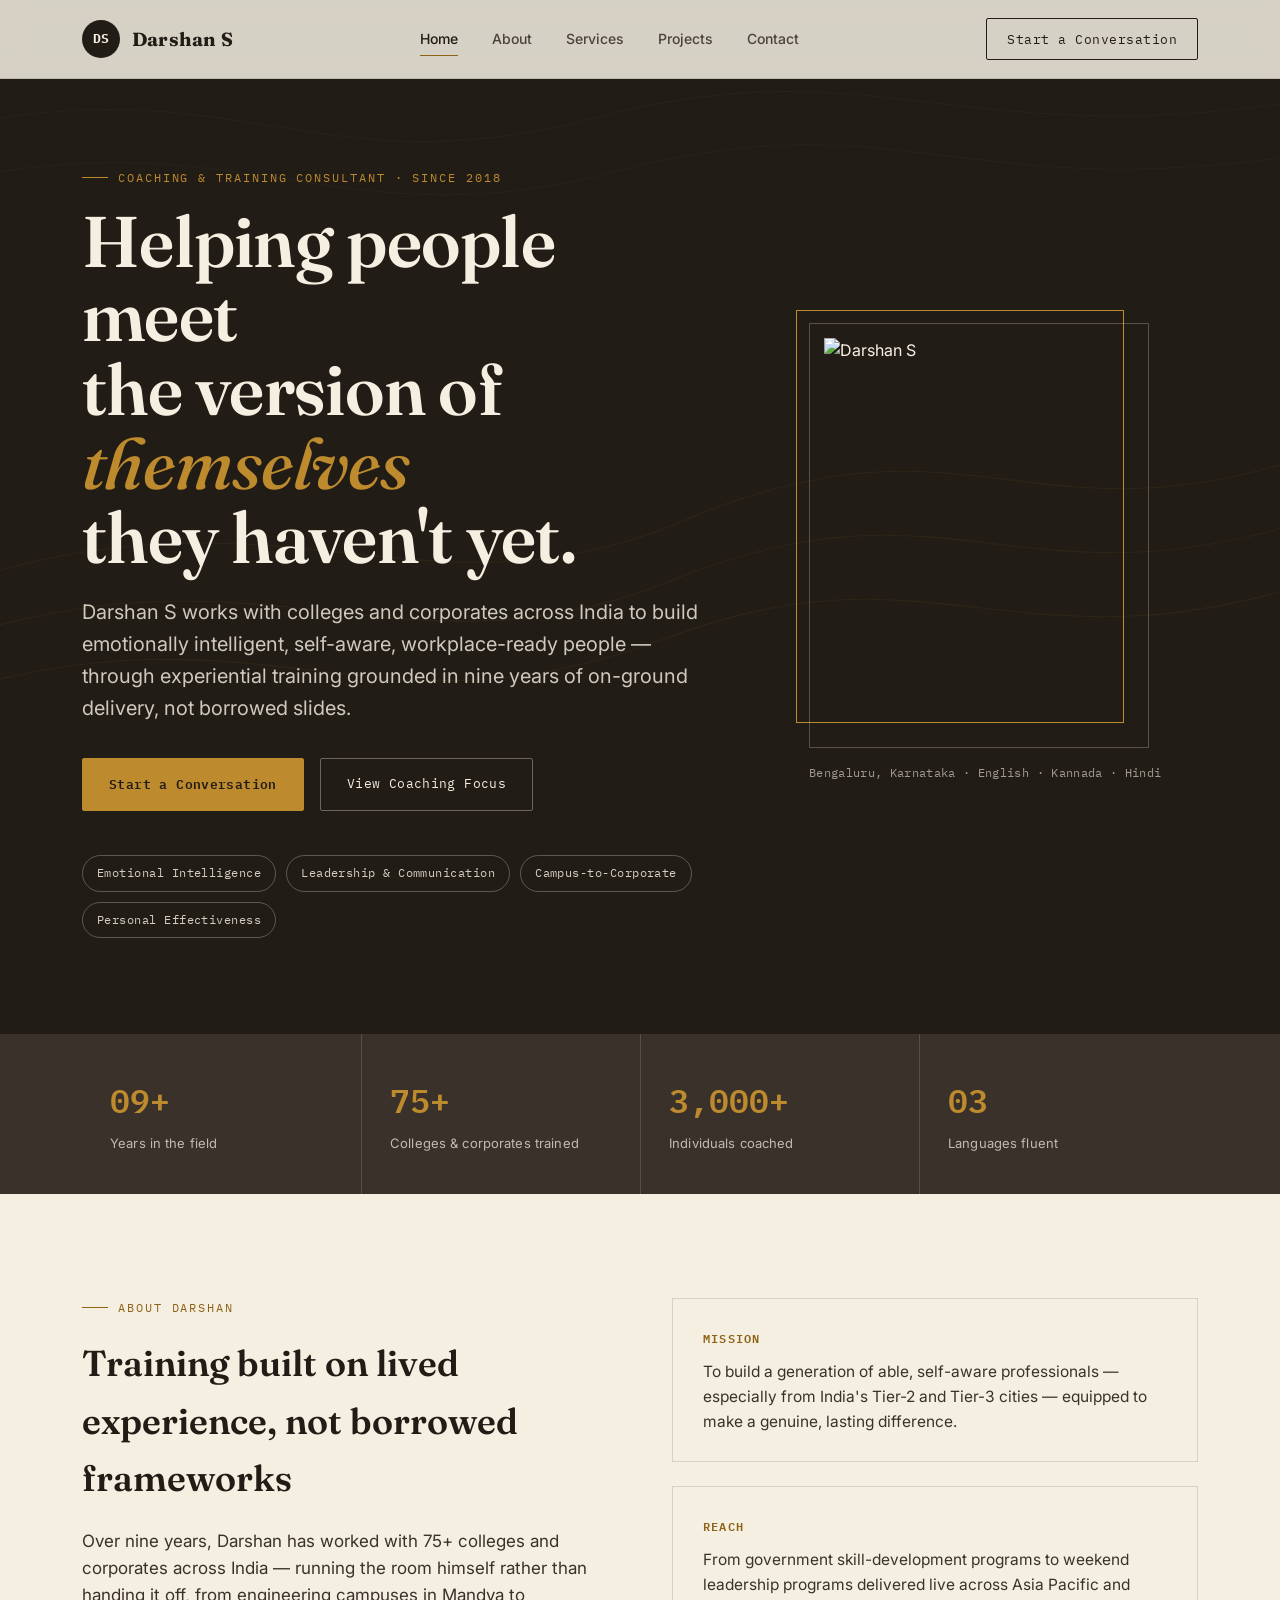
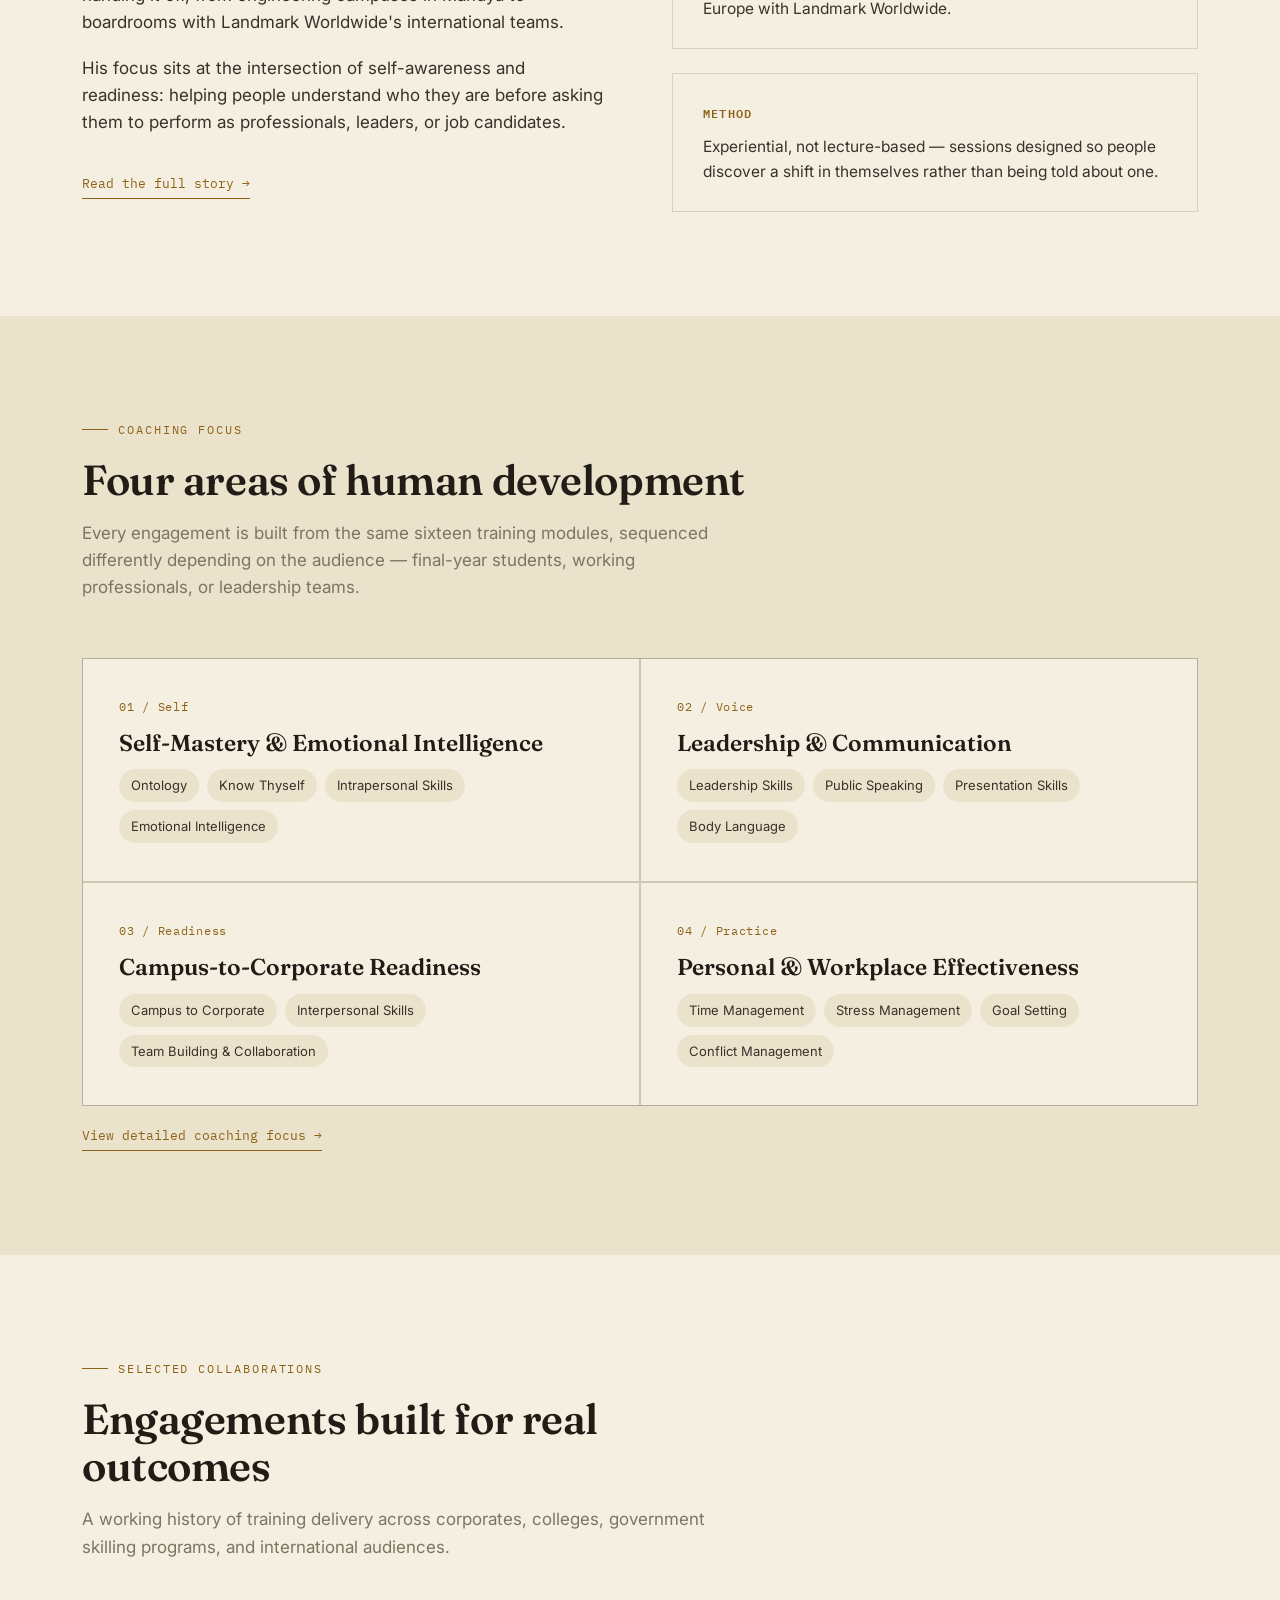
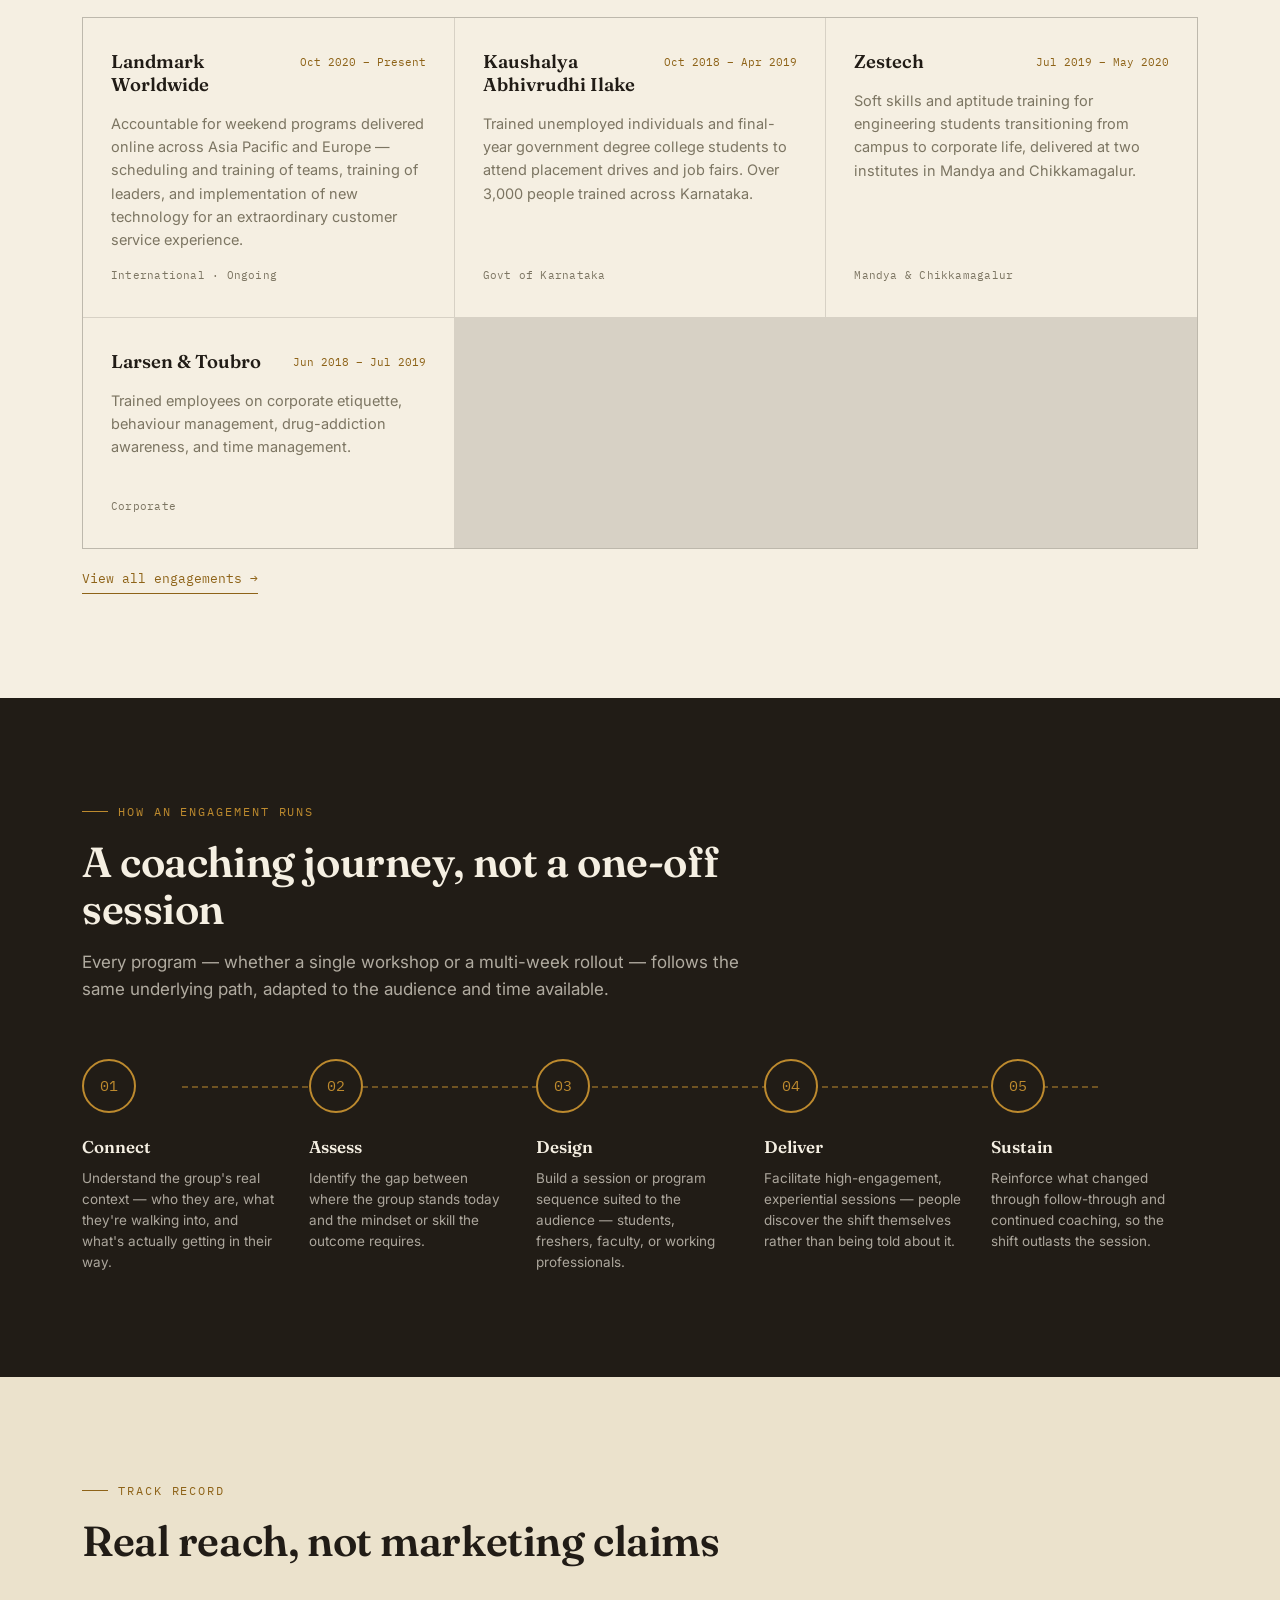
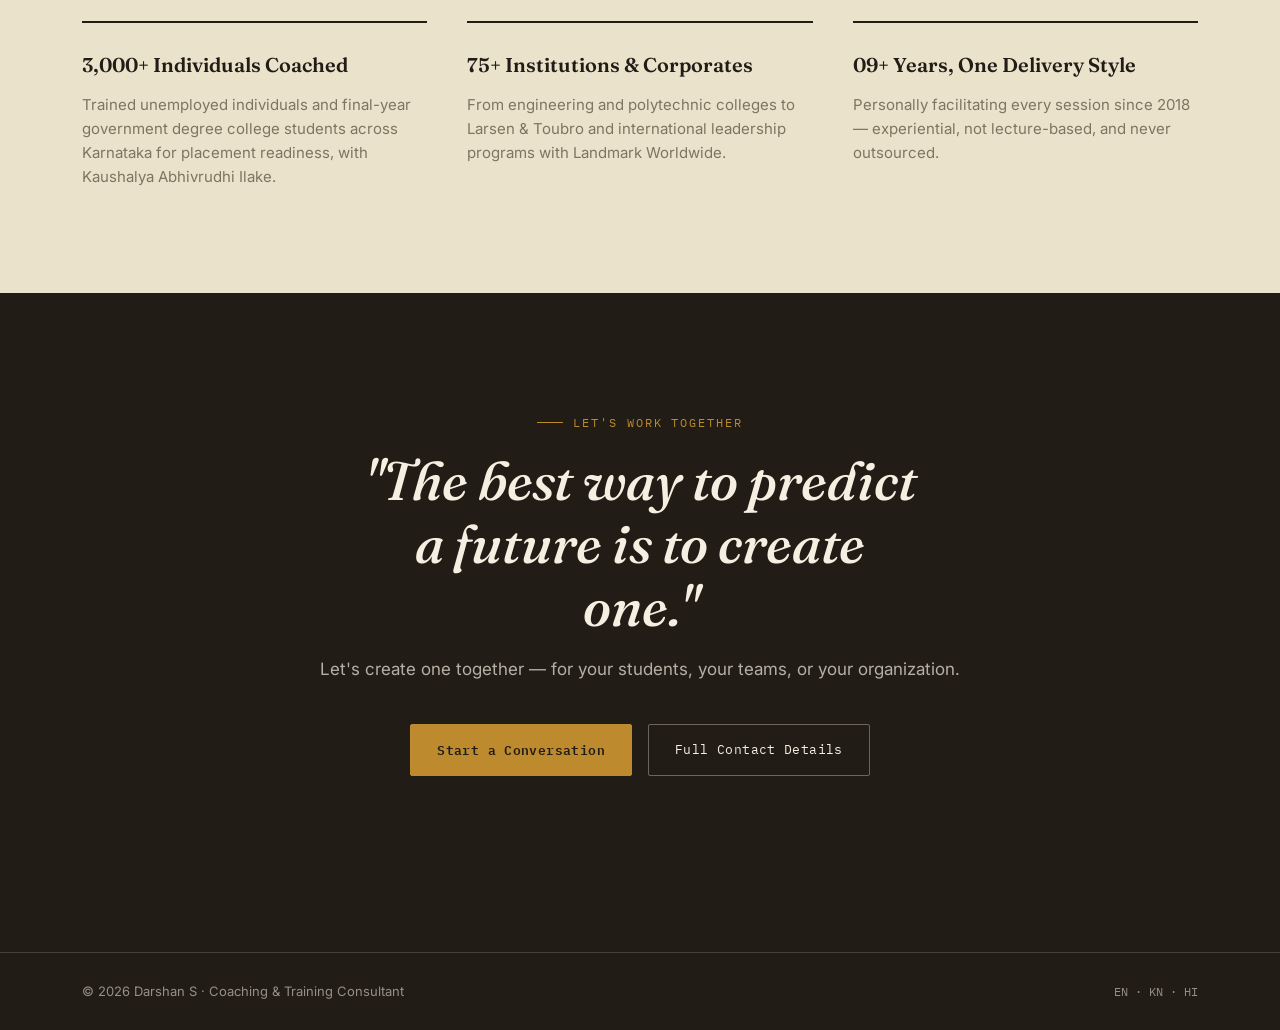
==== index.html @ 877b35c4 "Add 'About' and 'Coaching Focus' sections to index.html" ====
<!DOCTYPE html>
  <html lang="en">
  <head>
  <meta charset="UTF-8">
  <meta name="viewport" content="width=device-width, initial-scale=1.0">
  <title>Darshan S | Coaching &amp; Training Consultant</title>
<meta name="description" content="Darshan S helps colleges and corporates across India build emotionally intelligent, self-aware, workplace-ready people through experiential coaching and training.">
<link rel="preconnect" href="https://fonts.googleapis.com">
  <link rel="preconnect" href="https://fonts.gstatic.com" crossorigin>
  <link href="https://fonts.googleapis.com/css2?family=Fraunces:ital,opsz,wght@0,9..144,300;0,9..144,500;0,9..144,600;0,9..144,700;0,9..144,900;1,9..144,500;1,9..144,600&family=Inter:wght@400;500;600;700&family=IBM+Plex+Mono:wght@400;500;600&display=swap" rel="stylesheet">
  <link rel="stylesheet" href="assets/style.css">
  </head>
  <body>

  <header>
    <div class="wrap nav">
      <a class="brand" href="index.html"><span class="mark">DS</span> Darshan S</a>
      <nav class="links">
        <a href="index.html" class="active">Home</a>
        <a href="about/index.html">About</a>
        <a href="services/index.html">Services</a>
        <a href="projects/index.html">Projects</a>
        <a href="contact/index.html">Contact</a>
      </nav>
      <a class="nav-cta" href="contact/index.html">Start a Conversation</a>
    <button class="burger" id="burgerBtn" aria-label="Menu"><span></span></button>
  </div>
  <div class="mobile-panel" id="mobilePanel">
      <a href="index.html">Home</a>
      <a href="about/index.html">About</a>
      <a href="services/index.html">Services</a>
      <a href="projects/index.html">Projects</a>
      <a href="contact/index.html">Contact</a>
    </div>
  </header>

  <section class="hero">
    <svg class="contour" viewBox="0 0 1200 800" preserveAspectRatio="none" xmlns="http://www.w3.org/2000/svg">
      <g fill="none" stroke="#BD8A2E" stroke-opacity="0.16" stroke-width="1">
        <path d="M-50,650 C 250,560 350,700 620,600 C 880,500 950,640 1250,540"/>
        <path d="M-50,600 C 260,500 380,650 640,540 C 900,440 960,580 1250,480"/>
        <path d="M-50,550 C 270,440 400,600 660,480 C 920,380 970,520 1250,420"/>
      </g>
      <g fill="none" stroke="#5B6E48" stroke-opacity="0.18" stroke-width="1">
        <path d="M-50,120 C 220,60 300,180 560,110 C 830,40 900,150 1250,90"/>
        <path d="M-50,170 C 230,110 320,230 580,160 C 850,90 910,200 1250,140"/>
      </g>
    </svg>
    <div class="wrap hero-grid">
      <div>
        <div class="eyebrow on-dark">Coaching &amp; Training Consultant · Since 2018</div>
        <h1>Helping people meet<br>the version of <em>themselves</em><br>they haven't yet.</h1>
        <p class="hero-tagline">Darshan S works with colleges and corporates across India to build emotionally intelligent, self-aware, workplace-ready people — through experiential training grounded in nine years of on-ground delivery, not borrowed slides.</p>
      <div class="btn-row">
        <a class="btn btn-primary" href="contact/index.html">Start a Conversation</a>
        <a class="btn btn-ghost" href="services/index.html">View Coaching Focus</a>
      </div>
      <div class="tag-row">
        <span class="tag">Emotional Intelligence</span>
        <span class="tag">Leadership &amp; Communication</span>
          <span class="tag">Campus-to-Corporate</span>
          <span class="tag">Personal Effectiveness</span>
        </div>
      </div>
      <div class="hero-portrait">
        <div class="portrait-frame">
        <img src="darshan.jpg" alt="Darshan S">
      </div>
      <div class="portrait-caption">Bengaluru, Karnataka · English · Kannada · Hindi</div></div>
  </div>
</section>

  <section class="stats">
    <div class="wrap stats-grid">
      <div class="stat"><div class="num">09+</div><div class="label">Years in the field</div></div>
      <div class="stat"><div class="num">75+</div><div class="label">Colleges &amp; corporates trained</div></div>
    <div class="stat"><div class="num">3,000+</div><div class="label">Individuals coached</div></div>
      <div class="stat"><div class="num">03</div><div class="label">Languages fluent</div></div>
    </div>
  </section>
  <section class="section" id="about">
    <div class="wrap">
      <div class="about-grid">
        <div class="reveal about-copy">
          <div class="eyebrow">About Darshan</div>
          <h2 style="font-size:clamp(26px,3vw,36px);margin-bottom:20px;">Training built on lived experience, not borrowed frameworks</h2>
        <p>Over nine years, Darshan has worked with 75+ colleges and corporates across India — running the room himself rather than handing it off, from engineering campuses in Mandya to boardrooms with Landmark Worldwide's international teams.</p>
          <p>His focus sits at the intersection of self-awareness and readiness: helping people understand who they are before asking them to perform as professionals, leaders, or job candidates.</p>
        <a class="section-link" href="about/index.html">Read the full story →</a>
      </div>
      <div class="reveal mv-cards">
        <div class="mv-card">
          <h4>Mission</h4>
          <p>To build a generation of able, self-aware professionals — especially from India's Tier-2 and Tier-3 cities — equipped to make a genuine, lasting difference.</p>
          </div>
          <div class="mv-card">
            <h4>Reach</h4>
            <p>From government skill-development programs to weekend leadership programs delivered live across Asia Pacific and Europe with Landmark Worldwide.</p>
          </div>
          <div class="mv-card">
            <h4>Method</h4>
            <p>Experiential, not lecture-based — sessions designed so people discover a shift in themselves rather than being told about one.</p>
          </div>
        </div>
      </div>
    </div>
  </section>

  <section class="section alt" id="focus">
    <div class="wrap">
      <div class="section-head reveal">
        <div class="eyebrow">Coaching Focus</div>
        <h2>Four areas of human development</h2>
      <p>Every engagement is built from the same sixteen training modules, sequenced differently depending on the audience — final-year students, working professionals, or leadership teams.</p>
    </div>
    <div class="focus-grid reveal">
      <div class="focus-card">
        <div class="fnum">01 / Self</div>
        <h3>Self-Mastery &amp; Emotional Intelligence</h3>
        <ul>
          <li>Ontology</li><li>Know Thyself</li><li>Intrapersonal Skills</li><li>Emotional Intelligence</li>
          </ul>
        </div>
        <div class="focus-card">
          <div class="fnum">02 / Voice</div>
          <h3>Leadership &amp; Communication</h3>
          <ul>
            <li>Leadership Skills</li><li>Public Speaking</li><li>Presentation Skills</li><li>Body Language</li>
          </ul>
        </div>
        <div class="focus-card">
          <div class="fnum">03 / Readiness</div>
          <h3>Campus-to-Corporate Readiness</h3>
          <ul>
            <li>Campus to Corporate</li><li>Interpersonal Skills</li><li>Team Building &amp; Collaboration</li>
          </ul>
        </div>
        <div class="focus-card">
          <div class="fnum">04 / Practice</div>
          <h3>Personal &amp; Workplace Effectiveness</h3>
        <ul>
          <li>Time Management</li><li>Stress Management</li><li>Goal Setting</li><li>Conflict Management</li>
          </ul>
        </div>
      </div>
      <a class="section-link" href="services/index.html">View detailed coaching focus →</a>
  </div>
</section>

<section class="section" id="engagements">
    <div class="wrap">
      <div class="section-head reveal">
        <div class="eyebrow">Selected Collaborations</div>
        <h2>Engagements built for real outcomes</h2>
        <p>A working history of training delivery across corporates, colleges, government skilling programs, and international audiences.</p>
    </div>
    <div class="eng-grid reveal">
        <div class="eng-card">
          <div class="eng-top"><h4>Landmark Worldwide</h4><span class="period">Oct 2020 – Present</span></div>
          <p>Accountable for weekend programs delivered online across Asia Pacific and Europe — scheduling and training of teams, training of leaders, and implementation of new technology for an extraordinary customer service experience.</p>
          <div class="loc">International · Ongoing</div>
        </div>
        <div class="eng-card">
          <div class="eng-top"><h4>Kaushalya Abhivrudhi Ilake</h4><span class="period">Oct 2018 – Apr 2019</span></div>
          <p>Trained unemployed individuals and final-year government degree college students to attend placement drives and job fairs. Over 3,000 people trained across Karnataka.</p>
          <div class="loc">Govt of Karnataka</div>
      </div>
      <div class="eng-card">
        <div class="eng-top"><h4>Zestech</h4><span class="period">Jul 2019 – May 2020</span></div>
          <p>Soft skills and aptitude training for engineering students transitioning from campus to corporate life, delivered at two institutes in Mandya and Chikkamagalur.</p>
          <div class="loc">Mandya &amp; Chikkamagalur</div>
        </div>
        <div class="eng-card">
          <div class="eng-top"><h4>Larsen &amp; Toubro</h4><span class="period">Jun 2018 – Jul 2019</span></div>
          <p>Trained employees on corporate etiquette, behaviour management, drug-addiction awareness, and time management.</p>
        <div class="loc">Corporate</div>
      </div>
    </div>
    <a class="section-link" href="projects/index.html">View all engagements →</a>
  </div>
</section>

<section class="section approach" id="approach">
  <div class="wrap">
    <div class="section-head reveal">
      <div class="eyebrow on-dark">How an Engagement Runs</div>
        <h2>A coaching journey, not a one-off session</h2>
        <p>Every program — whether a single workshop or a multi-week rollout — follows the same underlying path, adapted to the audience and time available.</p>
      </div>
      <div class="track reveal">
        <div class="step">
          <div class="dot">01</div>
          <h4>Connect</h4>
          <p>Understand the group's real context — who they are, what they're walking into, and what's actually getting in their way.</p>
        </div>
        <div class="step">
          <div class="dot">02</div>
          <h4>Assess</h4>
          <p>Identify the gap between where the group stands today and the mindset or skill the outcome requires.</p>
        </div>
        <div class="step">
          <div class="dot">03</div>
          <h4>Design</h4>
          <p>Build a session or program sequence suited to the audience — students, freshers, faculty, or working professionals.</p>
      </div>
      <div class="step">
        <div class="dot">04</div>
        <h4>Deliver</h4>
        <p>Facilitate high-engagement, experiential sessions — people discover the shift themselves rather than being told about it.</p>
      </div>
      <div class="step">
        <div class="dot">05</div>
        <h4>Sustain</h4>
        <p>Reinforce what changed through follow-through and continued coaching, so the shift outlasts the session.</p>
        </div>
      </div>
    </div>
  </section>

  <section class="section alt" id="track-record">
    <div class="wrap">
      <div class="section-head reveal">
        <div class="eyebrow">Track Record</div>
        <h2>Real reach, not marketing claims</h2>
    </div>
    <div class="principles-grid reveal">
      <div class="principle">
        <h3>3,000+ Individuals Coached</h3>
        <p>Trained unemployed individuals and final-year government degree college students across Karnataka for placement readiness, with Kaushalya Abhivrudhi Ilake.</p>
        </div>
        <div class="principle">
          <h3>75+ Institutions &amp; Corporates</h3>
          <p>From engineering and polytechnic colleges to Larsen &amp; Toubro and international leadership programs with Landmark Worldwide.</p>
      </div>
      <div class="principle">
          <h3>09+ Years, One Delivery Style</h3>
        <p>Personally facilitating every session since 2018 — experiential, not lecture-based, and never outsourced.</p>
      </div>
    </div>
  </div>
</section>

<section class="cta" id="contact">
    <div class="wrap">
      <div class="eyebrow on-dark" style="justify-content:center;">Let's Work Together</div>
      <h2 class="reveal">"The best way to predict a future is to create one."</h2>
      <p>Let's create one together — for your students, your teams, or your organization.</p>
      <div class="btn-row">
        <a class="btn btn-primary" href="mailto:darshan.9995@gmail.com">Start a Conversation</a>
      <a class="btn btn-ghost" href="contact/index.html">Full Contact Details</a>
    </div>
  </div>
</section>

<footer>
  <div class="wrap foot-row">
    <span>© 2026 Darshan S · Coaching &amp; Training Consultant</span>
    <span class="lang">EN · KN · HI</span>
  </div>
</footer>

<script src="assets/main.js"></script>
</body>
</html>
---- assets/style.css ----
:root{
    --ink:#211C16;
    --ink-soft:#3A322A;
    --paper:#F5EFE2;
    --paper-2:#EBE2CC;
    --paper-3:#DED2B2;
    --cream:#F5EFE2;
    --gold:#BD8A2E;
    --gold-deep:#8E6318;
    --moss:#5B6E48;
    --moss-deep:#3E4E32;
    --clay:#A2593F;
    --muted:#7C7562;
    --line:rgba(33,28,22,0.14);
    --line-dark:rgba(245,239,226,0.16);
    --shadow:0 18px 40px -20px rgba(33,28,22,0.35);
    --radius:2px;
    --disp:'Fraunces', serif;
    --body:'Inter', sans-serif;
    --mono:'IBM Plex Mono', monospace;
}

*{box-sizing:border-box;}
html{scroll-behavior:smooth;}
body{
    margin:0;
    background:var(--paper);
    color:var(--ink);
    font-family:var(--body);
    font-size:16px;
    line-height:1.6;
    -webkit-font-smoothing:antialiased;
}
img{max-width:100%;display:block;}
a{color:inherit;text-decoration:none;}
.wrap{max-width:1180px;margin:0 auto;padding:0 32px;}
section{position:relative;}
.eyebrow{
    font-family:var(--mono);
    font-size:12px;
    letter-spacing:0.16em;
    text-transform:uppercase;
    color:var(--gold-deep);
    display:flex;
    align-items:center;
    gap:10px;
    margin-bottom:18px;
}
.eyebrow::before{content:'';width:26px;height:1px;background:var(--gold-deep);display:inline-block;}
.eyebrow.on-dark{color:var(--gold);}
.eyebrow.on-dark::before{background:var(--gold);}
h1,h2,h3,h4{font-family:var(--disp);font-weight:600;margin:0;color:inherit;}

.reveal{opacity:0;transform:translateY(22px);transition:opacity .8s ease, transform .8s ease;}
.reveal.in{opacity:1;transform:translateY(0);}
@media (prefers-reduced-motion: reduce){
    html{scroll-behavior:auto;}
    .reveal{opacity:1;transform:none;transition:none;}
}

/* ---------- HEADER ---------- */
header{
    position:fixed;top:0;left:0;right:0;z-index:100;
    background:rgba(245,239,226,0.86);
    backdrop-filter:blur(10px);
    border-bottom:1px solid var(--line);
}
.nav{display:flex;align-items:center;justify-content:space-between;height:78px;}
.brand{display:flex;align-items:center;gap:12px;font-family:var(--disp);font-weight:700;font-size:19px;letter-spacing:0.01em;}
.brand .mark{
    width:38px;height:38px;border-radius:50%;
    background:var(--ink);color:var(--paper);
    display:flex;align-items:center;justify-content:center;
    font-family:var(--mono);font-size:13px;letter-spacing:0.02em;
}
nav.links{display:flex;gap:34px;font-size:14px;font-weight:500;}
nav.links a{opacity:0.78;position:relative;padding:4px 0;transition:opacity .2s ease;}
nav.links a:hover, nav.links a.active{opacity:1;}
nav.links a::after{content:'';position:absolute;left:0;right:100%;bottom:-2px;height:1px;background:var(--gold-deep);transition:right .25s ease;}
nav.links a:hover::after, nav.links a.active::after{right:0;}
.nav-cta{
    font-family:var(--mono);font-size:12.5px;letter-spacing:0.04em;
    border:1px solid var(--ink);padding:10px 20px;border-radius:2px;
    transition:background .2s ease, color .2s ease;
}
.nav-cta:hover{background:var(--ink);color:var(--paper);}
.burger{display:none;background:none;border:1px solid var(--line);width:42px;height:42px;align-items:center;justify-content:center;cursor:pointer;}
.burger span, .burger span::before, .burger span::after{content:'';display:block;width:18px;height:1.5px;background:var(--ink);position:relative;transition:.25s;}
.burger span::before{position:absolute;top:-6px;}
.burger span::after{position:absolute;top:6px;}
.mobile-panel{display:none;flex-direction:column;gap:2px;background:var(--paper);border-top:1px solid var(--line);padding:8px 32px 20px;}
.mobile-panel a{padding:12px 0;border-bottom:1px solid var(--line);font-size:15px;}
.mobile-panel.open{display:flex;}

@media (max-width:860px){
    nav.links, .nav-cta{display:none;}
    .burger{display:flex;}
}

/* ---------- HERO (home, full) ---------- */
.hero{
    background:var(--ink);
    color:var(--paper);
    padding:168px 0 96px;
    overflow:hidden;
    position:relative;
}
.contour{position:absolute;inset:0;opacity:0.5;pointer-events:none;}
.hero .wrap{position:relative;z-index:2;}
.hero-grid{display:grid;grid-template-columns:1.25fr 0.85fr;gap:64px;align-items:center;}
.hero h1{
    font-size:clamp(40px,5.6vw,74px);
    line-height:1.03;
    letter-spacing:-0.01em;
    margin-bottom:22px;
}
.hero h1 em{font-style:italic;font-weight:500;color:var(--gold);}
.hero-tagline{
    font-size:clamp(17px,1.7vw,20px);
    color:rgba(245,239,226,0.82);
    max-width:52ch;
    margin-bottom:34px;
    font-weight:400;
}
.btn-row{display:flex;gap:16px;flex-wrap:wrap;margin-bottom:44px;}
.btn{
    font-family:var(--mono);font-size:13px;letter-spacing:0.03em;
    padding:15px 26px;border-radius:2px;display:inline-flex;align-items:center;gap:10px;
    transition:transform .2s ease, background .2s ease, color .2s ease, border-color .2s ease;
    cursor:pointer;border:none;
}
.btn-primary{background:var(--gold);color:var(--ink);border:1px solid var(--gold);font-weight:600;}
.btn-primary:hover{transform:translateY(-2px);background:#D2A03F;}
.btn-ghost{border:1px solid rgba(245,239,226,0.35);color:var(--paper);}
.btn-ghost:hover{border-color:var(--paper);transform:translateY(-2px);}
.btn-dark{border:1px solid var(--ink);color:var(--ink);}
.btn-dark:hover{background:var(--ink);color:var(--paper);}

.tag-row{display:flex;flex-wrap:wrap;gap:10px;}
.tag{
    font-family:var(--mono);font-size:11.5px;letter-spacing:0.04em;
    border:1px solid rgba(245,239,226,0.28);color:rgba(245,239,226,0.85);
    padding:8px 14px;border-radius:20px;
}
.tag.on-paper{border:1px solid var(--line);color:var(--ink-soft);}
.tag.solid{background:var(--paper-2);border:1px solid var(--paper-3);}

.hero-portrait{position:relative;justify-self:center;}
.portrait-frame{
    width:100%;max-width:340px;aspect-ratio:4/5;
    border:1px solid rgba(245,239,226,0.25);
    padding:14px;position:relative;
}
.portrait-frame img{width:100%;height:100%;object-fit:cover;filter:saturate(0.94) contrast(1.02);}
.portrait-frame::before{
    content:'';position:absolute;top:-14px;left:-14px;right:24px;bottom:24px;
    border:1px solid var(--gold);z-index:-1;
}
.portrait-caption{
    font-family:var(--mono);font-size:11.5px;color:rgba(245,239,226,0.6);
    margin-top:16px;text-align:center;letter-spacing:0.03em;
}

/* ---------- PAGE HERO (interior pages, shorter) ---------- */
.page-hero{
    background:var(--ink);color:var(--paper);
    padding:158px 0 72px;position:relative;overflow:hidden;
}
.page-hero .wrap{position:relative;z-index:2;}
.page-hero h1{font-size:clamp(34px,5vw,58px);line-height:1.06;letter-spacing:-0.01em;margin-bottom:18px;}
.page-hero p{font-size:17px;color:rgba(245,239,226,0.78);max-width:60ch;}
.crumb{font-family:var(--mono);font-size:11.5px;color:rgba(245,239,226,0.55);letter-spacing:0.04em;margin-bottom:20px;}
.crumb a{border-bottom:1px solid rgba(245,239,226,0.3);}
.crumb a:hover{color:var(--gold);border-color:var(--gold);}

/* ---------- STATS ---------- */
.stats{background:var(--ink-soft);color:var(--paper);padding:0;}
.stats-grid{display:grid;grid-template-columns:repeat(4,1fr);}
.stat{padding:40px 28px;border-left:1px solid var(--line-dark);}
.stat:first-child{border-left:none;}
.stat .num{font-family:var(--mono);font-size:clamp(26px,2.6vw,36px);color:var(--gold);font-weight:600;}
.stat .label{font-size:13px;color:rgba(245,239,226,0.72);margin-top:6px;letter-spacing:0.01em;}
@media (max-width:760px){
    .stats-grid{grid-template-columns:repeat(2,1fr);}
    .stat{border-left:none;border-top:1px solid var(--line-dark);}
    .stat:nth-child(odd){border-right:1px solid var(--line-dark);}
}

/* ---------- SECTION SPACING ---------- */
.section{padding:104px 0;}
.section.tight{padding:88px 0;}
.section-head{max-width:680px;margin-bottom:56px;}
.section-head h2{font-size:clamp(28px,3.4vw,42px);line-height:1.12;letter-spacing:-0.01em;}
.section-head p{color:var(--muted);font-size:17px;margin-top:16px;max-width:60ch;}
.alt{background:var(--paper-2);}
.section-link{
    display:inline-flex;align-items:center;gap:8px;margin-top:20px;
    font-family:var(--mono);font-size:13px;color:var(--gold-deep);
    border-bottom:1px solid var(--gold-deep);padding-bottom:3px;
}
.section-link:hover{color:var(--ink);border-color:var(--ink);}

/* ---------- ABOUT ---------- */
.about-grid{display:grid;grid-template-columns:1fr 1fr;gap:64px;align-items:start;}
.about-copy p{font-size:17px;color:var(--ink-soft);margin:0 0 18px;}
.quote-block{
    border-left:3px solid var(--gold);
    padding:6px 0 6px 24px;margin:32px 0 0;
    font-family:var(--disp);font-style:italic;font-weight:500;
    font-size:22px;line-height:1.4;color:var(--ink);
}
.quote-block span{display:block;margin-top:10px;font-family:var(--mono);font-style:normal;font-size:12px;color:var(--muted);letter-spacing:0.04em;}
.mv-cards{display:flex;flex-direction:column;gap:24px;}
.mv-card{
    background:var(--paper);border:1px solid var(--line);padding:30px 30px 26px;
}
.mv-card h4{font-size:12px;font-family:var(--mono);letter-spacing:0.1em;text-transform:uppercase;color:var(--gold-deep);margin-bottom:12px;}
.mv-card p{margin:0;color:var(--ink-soft);font-size:15.5px;}

/* ---------- FOCUS / SERVICE CARDS ---------- */
.focus-grid{display:grid;grid-template-columns:repeat(2,1fr);gap:2px;background:var(--line);border:1px solid var(--line);}
.focus-card{background:var(--paper);padding:38px 36px;}
.focus-card .fnum{font-family:var(--mono);font-size:12px;color:var(--gold-deep);letter-spacing:0.06em;}
.focus-card h3{font-size:23px;margin:14px 0 12px;line-height:1.2;}
.focus-card p.fdesc{font-size:15px;color:var(--muted);margin:0 0 16px;}
.focus-card ul{margin:0;padding:0;list-style:none;display:flex;flex-wrap:wrap;gap:8px;}
.focus-card li{
    font-size:13px;color:var(--ink-soft);background:var(--paper-2);
    padding:6px 12px;border-radius:20px;
}
@media (max-width:760px){.focus-grid{grid-template-columns:1fr;}}

/* ---------- ENGAGEMENTS ---------- */
.eng-grid{display:grid;grid-template-columns:repeat(3,1fr);gap:1px;background:var(--line);border:1px solid var(--line);}
.eng-card{background:var(--paper);padding:32px 28px;display:flex;flex-direction:column;min-height:230px;}
.eng-card .eng-top{display:flex;justify-content:space-between;align-items:flex-start;gap:10px;margin-bottom:16px;}
.eng-card h4{font-size:18.5px;line-height:1.25;}
.eng-card .period{font-family:var(--mono);font-size:11px;color:var(--gold-deep);white-space:nowrap;padding-top:4px;}
.eng-card p{font-size:14.5px;color:var(--muted);margin:0;flex-grow:1;}
.eng-card .loc{font-family:var(--mono);font-size:11px;color:var(--muted);margin-top:16px;letter-spacing:0.02em;}
@media (max-width:940px){.eng-grid{grid-template-columns:repeat(2,1fr);}}
@media (max-width:640px){.eng-grid{grid-template-columns:1fr;}}

/* ---------- APPROACH / METHODOLOGY ---------- */
.approach{background:var(--ink);color:var(--paper);}
.approach .section-head p{color:rgba(245,239,226,0.68);}
.track{position:relative;display:grid;grid-template-columns:repeat(5,1fr);gap:20px;margin-top:20px;}
.track::before{
    content:'';position:absolute;top:27px;left:9%;right:9%;
    border-top:2px dashed rgba(189,138,46,0.5);z-index:0;
}
.step{position:relative;z-index:1;padding-right:8px;}
.step .dot{
    width:54px;height:54px;border-radius:50%;background:var(--ink);
    border:2px solid var(--gold);display:flex;align-items:center;justify-content:center;
    font-family:var(--mono);font-size:15px;color:var(--gold);margin-bottom:20px;
}
.step h4{font-size:17px;margin-bottom:8px;color:var(--paper);}
.step p{font-size:13.5px;color:rgba(245,239,226,0.66);margin:0;line-height:1.55;}
@media (max-width:900px){
    .track{grid-template-columns:1fr;gap:36px;}
    .track::before{top:0;bottom:0;left:26px;right:auto;width:0;border-top:none;border-left:2px dashed rgba(189,138,46,0.5);}
    .step{padding-left:0;}
}

/* ---------- REACH ---------- */
.reach-grid{display:grid;grid-template-columns:1.1fr 0.9fr;gap:64px;align-items:center;}
.reach-list{display:flex;flex-direction:column;}
.reach-item{
    display:flex;justify-content:space-between;align-items:center;
    padding:20px 0;border-bottom:1px solid var(--line);gap:16px;
}
.reach-item:first-child{padding-top:0;}
.reach-item h4{font-size:17px;font-weight:600;}
.reach-item span{font-family:var(--mono);font-size:11.5px;color:var(--muted);white-space:nowrap;}
.reach-panel{
    background:var(--ink);color:var(--paper);padding:40px 36px;position:relative;
}
.reach-panel .qmark{font-family:var(--disp);font-size:64px;color:var(--gold);line-height:1;margin-bottom:10px;}
.reach-panel p{font-family:var(--disp);font-style:italic;font-size:21px;line-height:1.45;color:var(--paper);}
.reach-panel .attrib{font-family:var(--mono);font-size:12px;color:rgba(245,239,226,0.6);margin-top:20px;}

/* ---------- PRINCIPLES ---------- */
.principles-grid{display:grid;grid-template-columns:repeat(3,1fr);gap:40px;}
.principle{padding-top:26px;border-top:2px solid var(--ink);}
.principle h3{font-size:20px;margin-bottom:12px;}
.principle p{color:var(--muted);font-size:15px;margin:0;}
@media (max-width:820px){.principles-grid{grid-template-columns:1fr;gap:32px;}}

/* ---------- CREDENTIALS / BEYOND ---------- */
.cred-grid{display:grid;grid-template-columns:1fr 1fr;gap:64px;}
.cred-block h3{font-size:13px;font-family:var(--mono);text-transform:uppercase;letter-spacing:0.1em;color:var(--gold-deep);margin-bottom:24px;}
.edu-item{padding:18px 0;border-bottom:1px solid var(--line);}
.edu-item:last-child{border-bottom:none;}
.edu-item .yr{font-family:var(--mono);font-size:12px;color:var(--muted);}
.edu-item h4{font-size:17px;margin:6px 0 2px;}
.edu-item .sch{font-size:14px;color:var(--muted);}
.beyond-list{display:flex;flex-direction:column;gap:20px;}
.beyond-item{display:flex;gap:16px;align-items:flex-start;}
.beyond-item .b-mark{
    font-family:var(--mono);font-size:11px;color:var(--gold-deep);
    border:1px solid var(--line);width:32px;height:32px;flex:none;
    display:flex;align-items:center;justify-content:center;margin-top:2px;
}
.beyond-item p{margin:0;font-size:15px;color:var(--ink-soft);}
.beyond-item p b{color:var(--ink);font-weight:600;}

/* ---------- CONTACT PAGE ---------- */
.contact-grid{display:grid;grid-template-columns:1fr 1fr;gap:64px;align-items:start;}
.contact-card{background:var(--paper);border:1px solid var(--line);padding:36px;}
.contact-card h3{font-size:13px;font-family:var(--mono);text-transform:uppercase;letter-spacing:0.1em;color:var(--gold-deep);margin-bottom:22px;}
.contact-row{display:flex;justify-content:space-between;align-items:center;padding:16px 0;border-bottom:1px solid var(--line);}
.contact-row:last-child{border-bottom:none;}
.contact-row .k{font-size:13px;color:var(--muted);font-family:var(--mono);}
.contact-row .v{font-size:15.5px;font-weight:500;}
.contact-row .v:hover{color:var(--gold-deep);}

/* ---------- CTA / CONTACT STRIP ---------- */
.cta{background:var(--ink);color:var(--paper);text-align:center;padding:120px 0;}
.cta h2{
    font-family:var(--disp);font-size:clamp(30px,4.6vw,54px);
    font-style:italic;font-weight:500;line-height:1.16;
    max-width:16ch;margin:0 auto 18px;
}
.cta p{color:rgba(245,239,226,0.7);font-size:17px;margin-bottom:40px;}
.cta .btn-row{justify-content:center;margin-bottom:56px;}
.contact-strip{display:flex;justify-content:center;gap:48px;flex-wrap:wrap;font-family:var(--mono);font-size:13.5px;}
.contact-strip a{border-bottom:1px solid rgba(245,239,226,0.25);padding-bottom:4px;transition:border-color .2s;}
.contact-strip a:hover{border-color:var(--gold);}

footer{background:var(--ink);color:rgba(245,239,226,0.55);padding:28px 0;border-top:1px solid var(--line-dark);}
.foot-row{display:flex;justify-content:space-between;align-items:center;font-size:13px;flex-wrap:wrap;gap:12px;}
.foot-row span.lang{font-family:var(--mono);font-size:11.5px;}

@media (max-width:900px){
    .hero-grid{grid-template-columns:1fr;}
    .hero-portrait{order:-1;max-width:220px;justify-self:start;}
    .about-grid, .reach-grid, .cred-grid, .contact-grid{grid-template-columns:1fr;gap:40px;}
}
@media (max-width:640px){
    .wrap{padding:0 20px;}
    .section{padding:76px 0;}
    .stats-grid{grid-template-columns:repeat(2,1fr);}
}
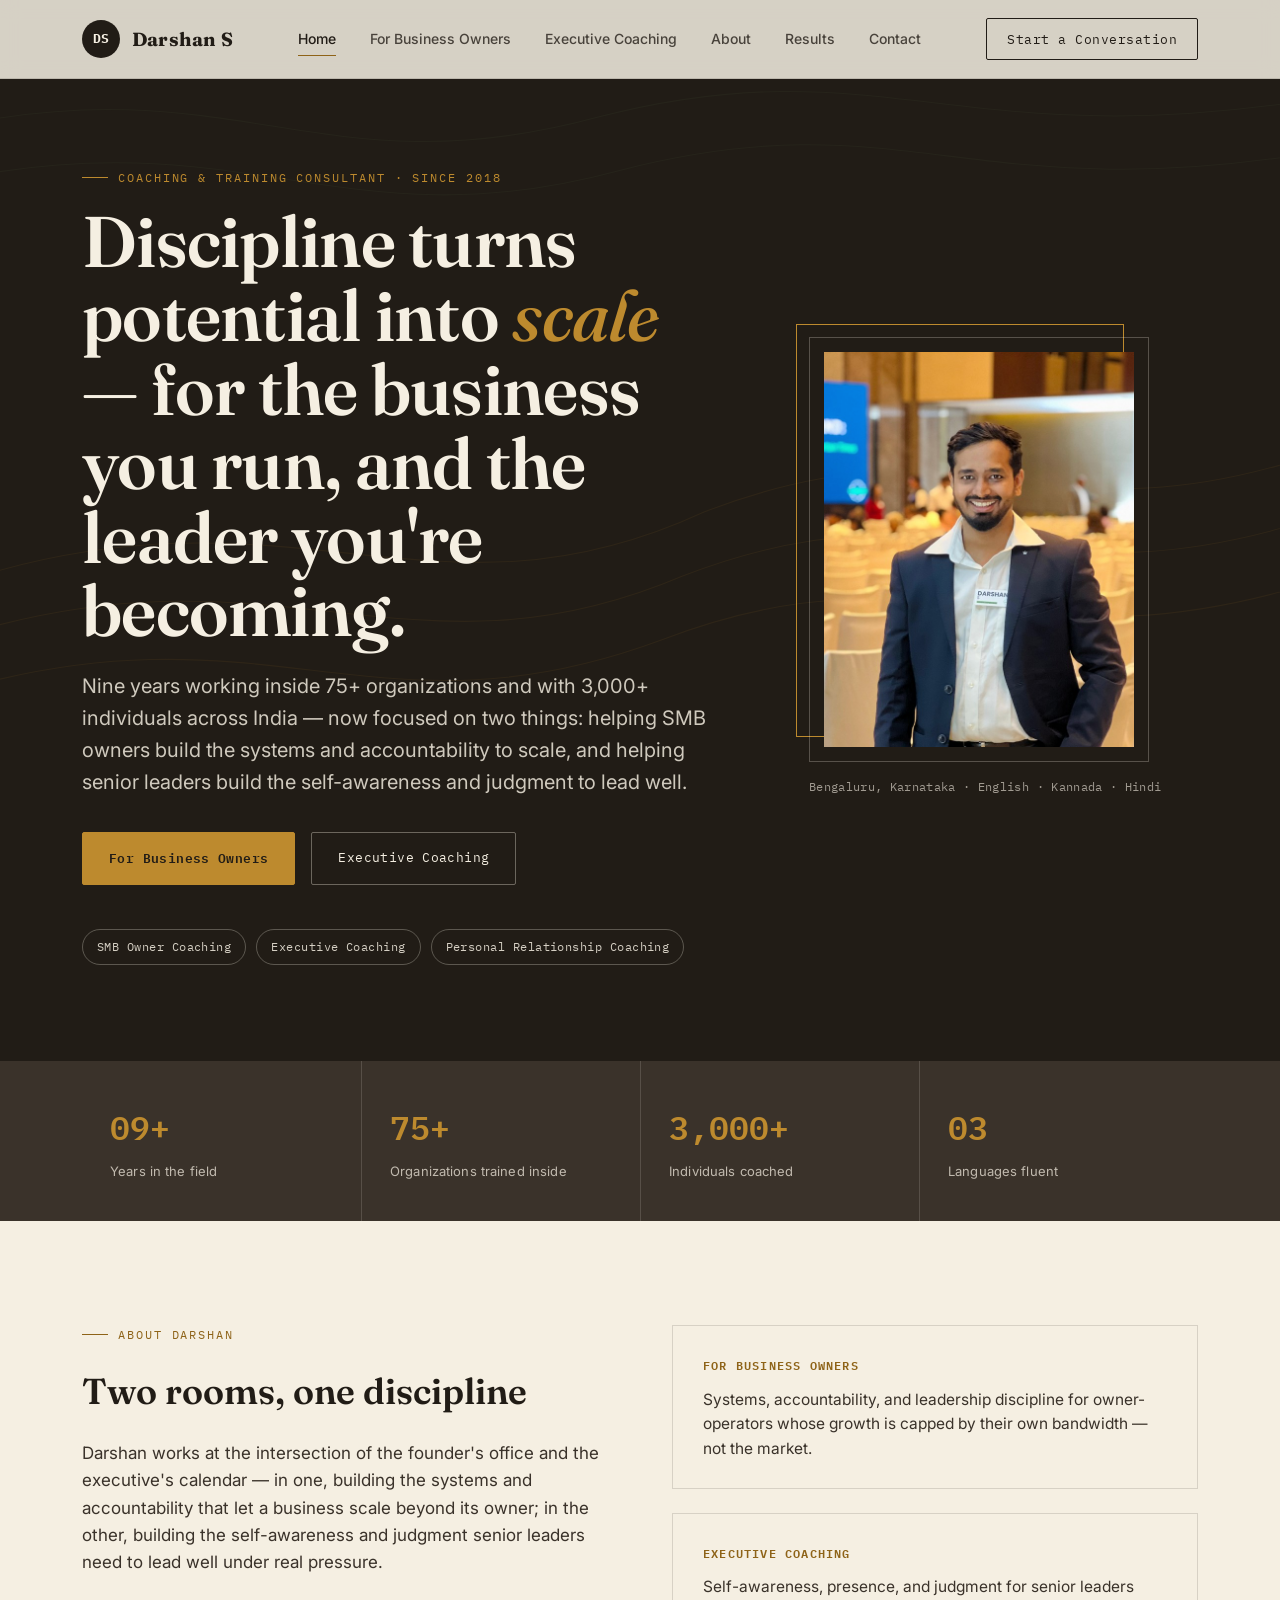
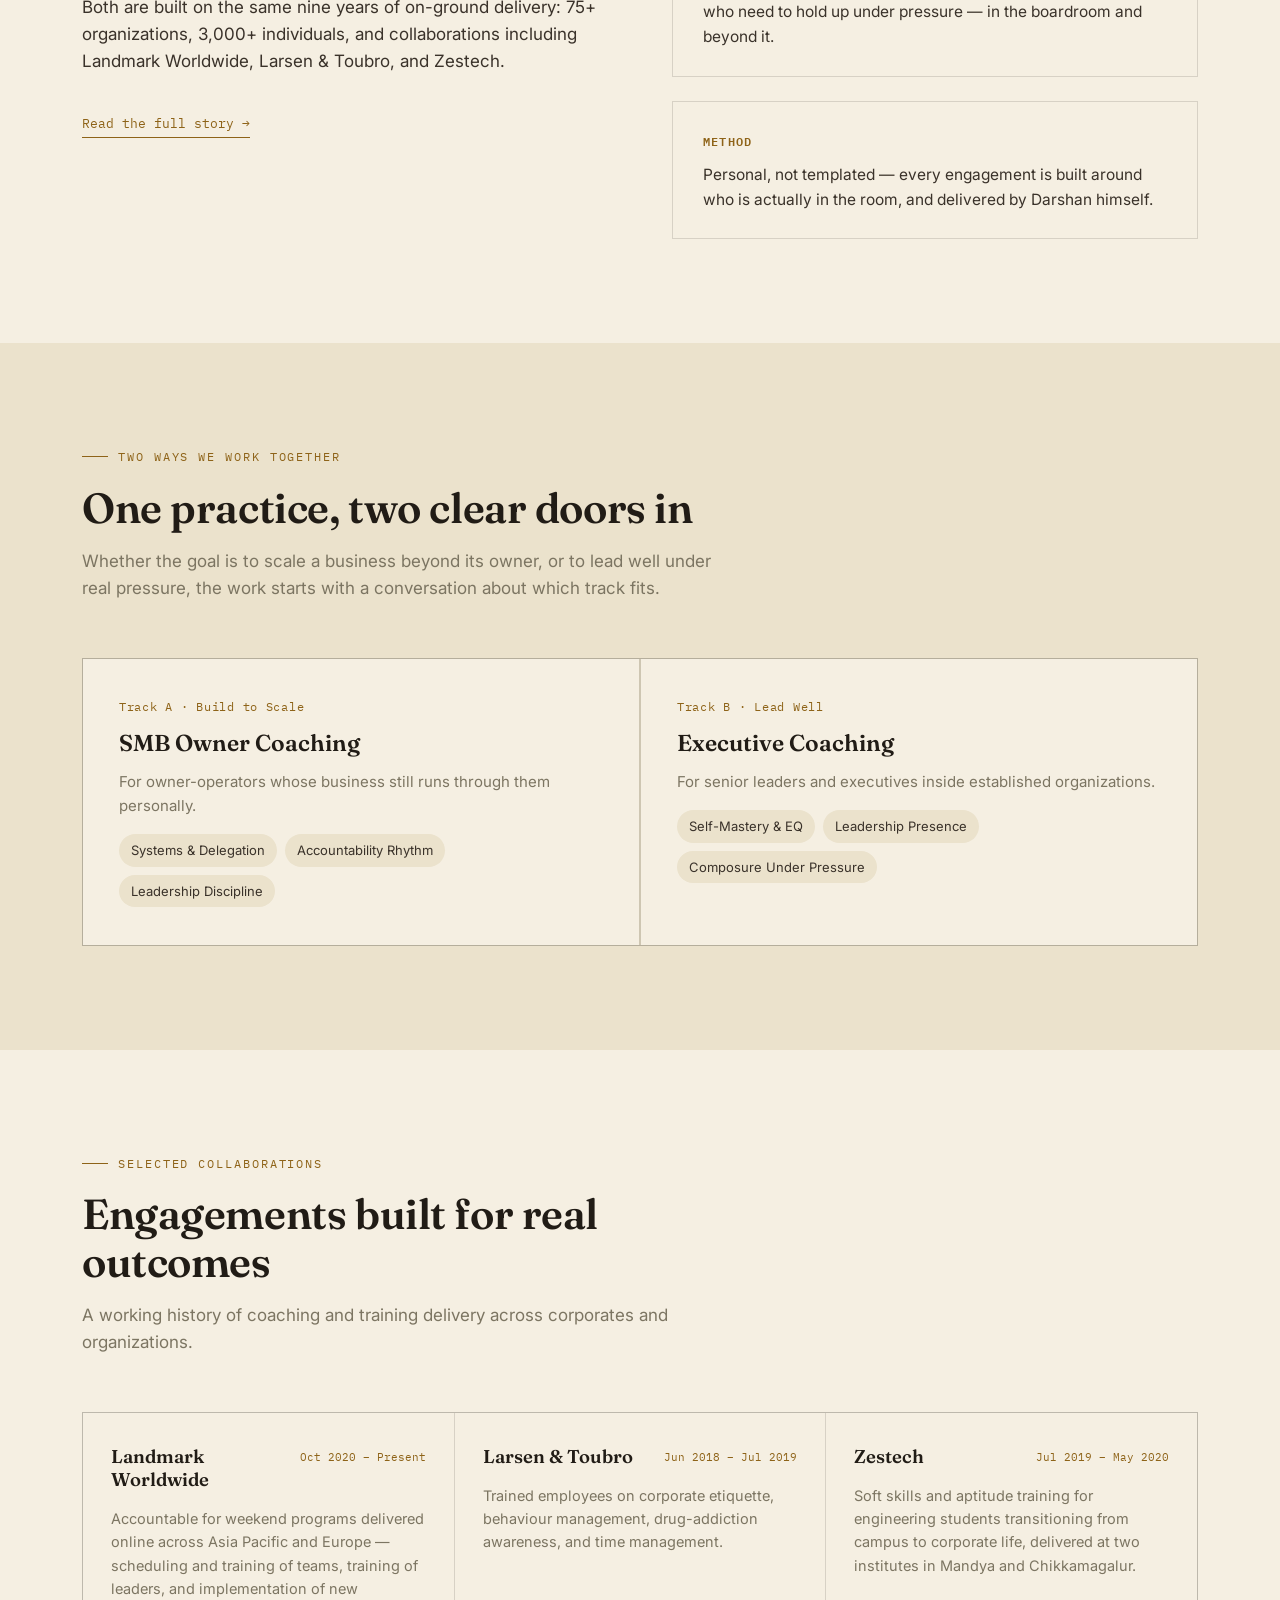
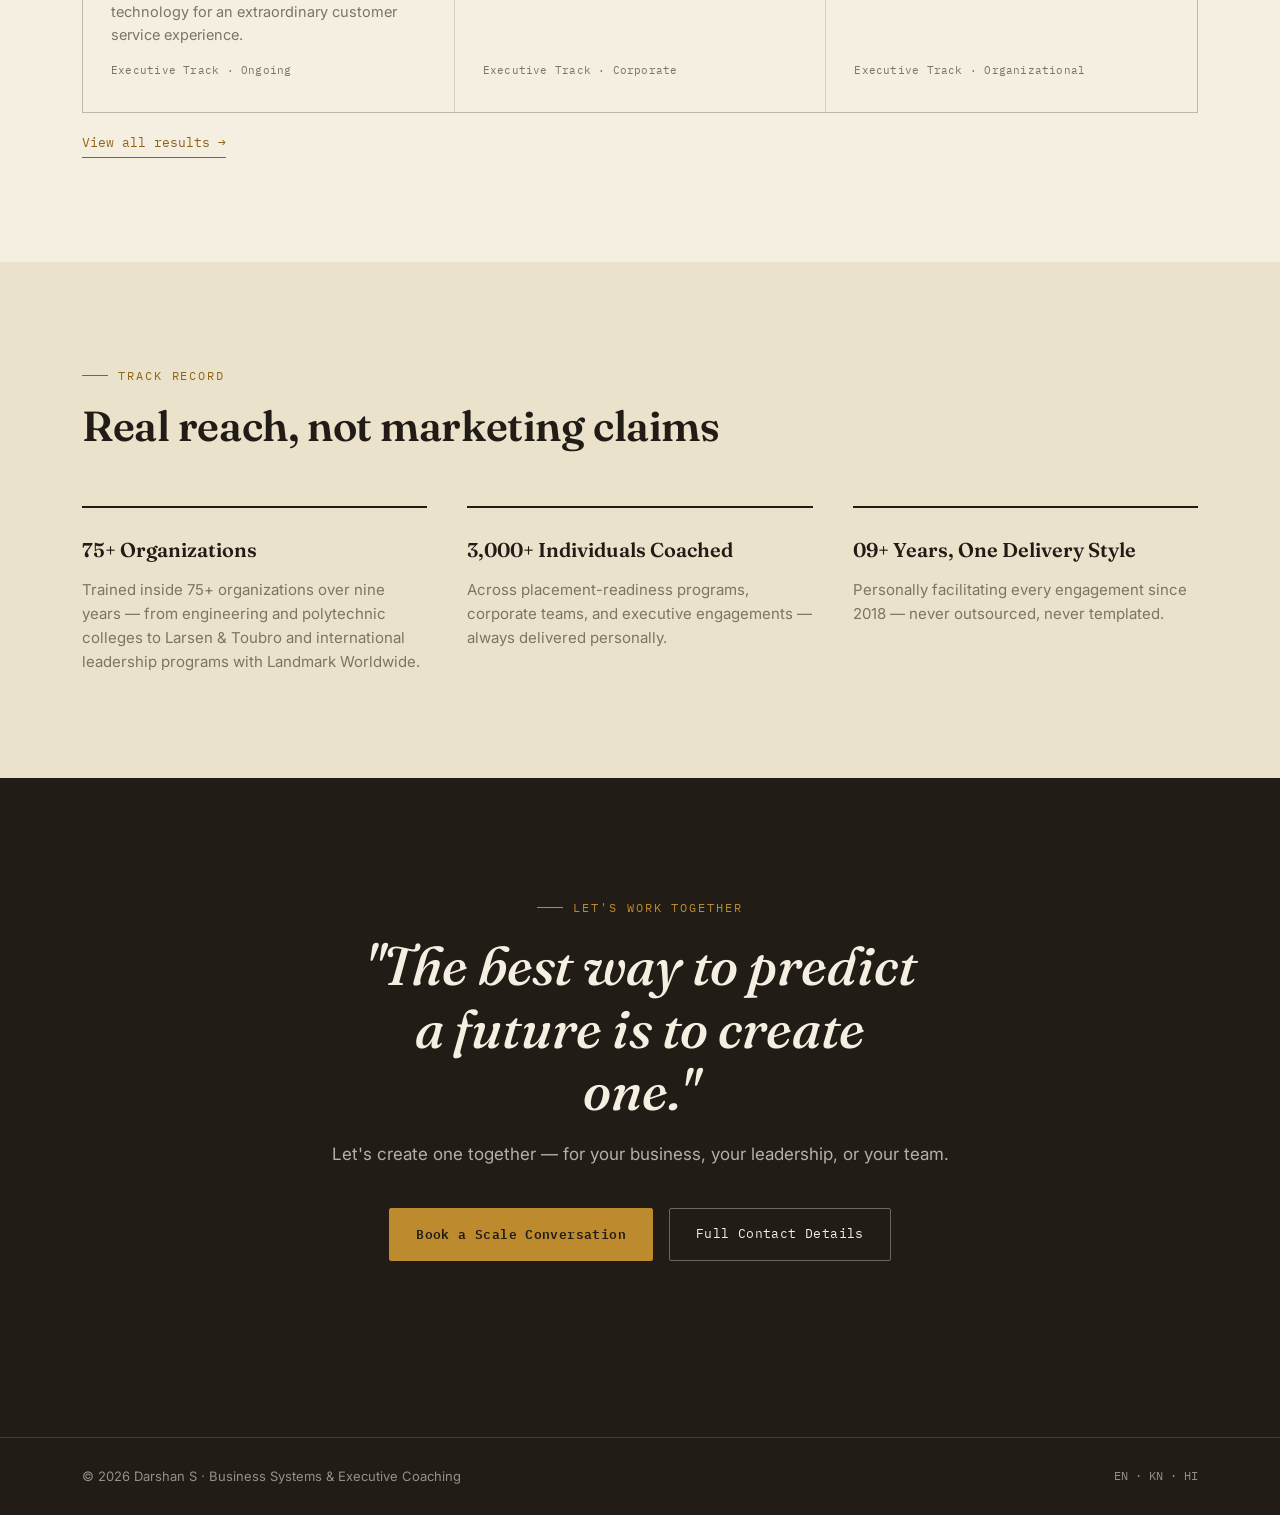
==== commit faaeb107: "Add files via upload" ====
--- a/index.html
+++ b/index.html
@@ -1,252 +1,200 @@
 <!DOCTYPE html>
-  <html lang="en">
-  <head>
-  <meta charset="UTF-8">
-  <meta name="viewport" content="width=device-width, initial-scale=1.0">
-  <title>Darshan S | Coaching &amp; Training Consultant</title>
-<meta name="description" content="Darshan S helps colleges and corporates across India build emotionally intelligent, self-aware, workplace-ready people through experiential coaching and training.">
+<html lang="en">
+<head>
+<meta charset="UTF-8">
+<meta name="viewport" content="width=device-width, initial-scale=1.0">
+<title>Darshan S | Business Systems &amp; Executive Coaching</title>
+<meta name="description" content="Darshan S helps SMB owners build the systems and accountability to scale, and helps senior leaders build the self-awareness and judgment to lead well.">
 <link rel="preconnect" href="https://fonts.googleapis.com">
-  <link rel="preconnect" href="https://fonts.gstatic.com" crossorigin>
-  <link href="https://fonts.googleapis.com/css2?family=Fraunces:ital,opsz,wght@0,9..144,300;0,9..144,500;0,9..144,600;0,9..144,700;0,9..144,900;1,9..144,500;1,9..144,600&family=Inter:wght@400;500;600;700&family=IBM+Plex+Mono:wght@400;500;600&display=swap" rel="stylesheet">
-  <link rel="stylesheet" href="assets/style.css">
-  </head>
-  <body>
-
-  <header>
-    <div class="wrap nav">
-      <a class="brand" href="index.html"><span class="mark">DS</span> Darshan S</a>
-      <nav class="links">
-        <a href="index.html" class="active">Home</a>
-        <a href="about/index.html">About</a>
-        <a href="services/index.html">Services</a>
-        <a href="projects/index.html">Projects</a>
-        <a href="contact/index.html">Contact</a>
-      </nav>
-      <a class="nav-cta" href="contact/index.html">Start a Conversation</a>
+<link rel="preconnect" href="https://fonts.gstatic.com" crossorigin>
+<link href="https://fonts.googleapis.com/css2?family=Fraunces:ital,opsz,wght@0,9..144,300;0,9..144,500;0,9..144,600;0,9..144,700;0,9..144,900;1,9..144,500;1,9..144,600&family=Inter:wght@400;500;600;700&family=IBM+Plex+Mono:wght@400;500;600&display=swap" rel="stylesheet">
+<link rel="stylesheet" href="assets/style.css">
+</head>
+<body>
+
+<header>
+  <div class="wrap nav">
+    <a class="brand" href="index.html"><span class="mark">DS</span> Darshan S</a>
+    <nav class="links">
+      <a href="index.html" class="active">Home</a>
+      <a href="business-owners/index.html">For Business Owners</a>
+      <a href="services/index.html">Executive Coaching</a>
+      <a href="about/index.html">About</a>
+      <a href="projects/index.html">Results</a>
+      <a href="contact/index.html">Contact</a>
+    </nav>
+    <a class="nav-cta" href="contact/index.html">Start a Conversation</a>
     <button class="burger" id="burgerBtn" aria-label="Menu"><span></span></button>
   </div>
   <div class="mobile-panel" id="mobilePanel">
-      <a href="index.html">Home</a>
-      <a href="about/index.html">About</a>
-      <a href="services/index.html">Services</a>
-      <a href="projects/index.html">Projects</a>
-      <a href="contact/index.html">Contact</a>
-    </div>
-  </header>
-
-  <section class="hero">
-    <svg class="contour" viewBox="0 0 1200 800" preserveAspectRatio="none" xmlns="http://www.w3.org/2000/svg">
-      <g fill="none" stroke="#BD8A2E" stroke-opacity="0.16" stroke-width="1">
-        <path d="M-50,650 C 250,560 350,700 620,600 C 880,500 950,640 1250,540"/>
-        <path d="M-50,600 C 260,500 380,650 640,540 C 900,440 960,580 1250,480"/>
-        <path d="M-50,550 C 270,440 400,600 660,480 C 920,380 970,520 1250,420"/>
-      </g>
-      <g fill="none" stroke="#5B6E48" stroke-opacity="0.18" stroke-width="1">
-        <path d="M-50,120 C 220,60 300,180 560,110 C 830,40 900,150 1250,90"/>
-        <path d="M-50,170 C 230,110 320,230 580,160 C 850,90 910,200 1250,140"/>
-      </g>
-    </svg>
-    <div class="wrap hero-grid">
-      <div>
-        <div class="eyebrow on-dark">Coaching &amp; Training Consultant · Since 2018</div>
-        <h1>Helping people meet<br>the version of <em>themselves</em><br>they haven't yet.</h1>
-        <p class="hero-tagline">Darshan S works with colleges and corporates across India to build emotionally intelligent, self-aware, workplace-ready people — through experiential training grounded in nine years of on-ground delivery, not borrowed slides.</p>
+    <a href="index.html">Home</a>
+    <a href="business-owners/index.html">For Business Owners</a>
+    <a href="services/index.html">Executive Coaching</a>
+    <a href="about/index.html">About</a>
+    <a href="projects/index.html">Results</a>
+    <a href="contact/index.html">Contact</a>
+  </div>
+</header>
+
+<section class="hero">
+  <svg class="contour" viewBox="0 0 1200 800" preserveAspectRatio="none" xmlns="http://www.w3.org/2000/svg">
+    <g fill="none" stroke="#BD8A2E" stroke-opacity="0.16" stroke-width="1">
+      <path d="M-50,650 C 250,560 350,700 620,600 C 880,500 950,640 1250,540"/>
+      <path d="M-50,600 C 260,500 380,650 640,540 C 900,440 960,580 1250,480"/>
+      <path d="M-50,550 C 270,440 400,600 660,480 C 920,380 970,520 1250,420"/>
+    </g>
+    <g fill="none" stroke="#5B6E48" stroke-opacity="0.18" stroke-width="1">
+      <path d="M-50,120 C 220,60 300,180 560,110 C 830,40 900,150 1250,90"/>
+      <path d="M-50,170 C 230,110 320,230 580,160 C 850,90 910,200 1250,140"/>
+    </g>
+  </svg>
+  <div class="wrap hero-grid">
+    <div>
+      <div class="eyebrow on-dark">Coaching &amp; Training Consultant · Since 2018</div>
+      <h1>Discipline turns potential into <em>scale</em> — for the business you run, and the leader you're becoming.</h1>
+      <p class="hero-tagline">Nine years working inside 75+ organizations and with 3,000+ individuals across India — now focused on two things: helping SMB owners build the systems and accountability to scale, and helping senior leaders build the self-awareness and judgment to lead well.</p>
       <div class="btn-row">
-        <a class="btn btn-primary" href="contact/index.html">Start a Conversation</a>
-        <a class="btn btn-ghost" href="services/index.html">View Coaching Focus</a>
+        <a class="btn btn-primary" href="business-owners/index.html">For Business Owners</a>
+        <a class="btn btn-ghost" href="services/index.html">Executive Coaching</a>
       </div>
       <div class="tag-row">
-        <span class="tag">Emotional Intelligence</span>
-        <span class="tag">Leadership &amp; Communication</span>
-          <span class="tag">Campus-to-Corporate</span>
-          <span class="tag">Personal Effectiveness</span>
-        </div>
-      </div>
-      <div class="hero-portrait">
-        <div class="portrait-frame">
+        <span class="tag">SMB Owner Coaching</span>
+        <span class="tag">Executive Coaching</span>
+        <span class="tag">Personal Relationship Coaching</span>
+      </div>
+    </div>
+    <div class="hero-portrait">
+      <div class="portrait-frame">
         <img src="darshan.jpg" alt="Darshan S">
       </div>
-      <div class="portrait-caption">Bengaluru, Karnataka · English · Kannada · Hindi</div></div>
-  </div>
-</section>
-
-  <section class="stats">
-    <div class="wrap stats-grid">
-      <div class="stat"><div class="num">09+</div><div class="label">Years in the field</div></div>
-      <div class="stat"><div class="num">75+</div><div class="label">Colleges &amp; corporates trained</div></div>
+      <div class="portrait-caption">Bengaluru, Karnataka · English · Kannada · Hindi</div>
+    </div>
+  </div>
+</section>
+
+<section class="stats">
+  <div class="wrap stats-grid">
+    <div class="stat"><div class="num">09+</div><div class="label">Years in the field</div></div>
+    <div class="stat"><div class="num">75+</div><div class="label">Organizations trained inside</div></div>
     <div class="stat"><div class="num">3,000+</div><div class="label">Individuals coached</div></div>
-      <div class="stat"><div class="num">03</div><div class="label">Languages fluent</div></div>
-    </div>
-  </section>
-  <section class="section" id="about">
-    <div class="wrap">
-      <div class="about-grid">
-        <div class="reveal about-copy">
-          <div class="eyebrow">About Darshan</div>
-          <h2 style="font-size:clamp(26px,3vw,36px);margin-bottom:20px;">Training built on lived experience, not borrowed frameworks</h2>
-        <p>Over nine years, Darshan has worked with 75+ colleges and corporates across India — running the room himself rather than handing it off, from engineering campuses in Mandya to boardrooms with Landmark Worldwide's international teams.</p>
-          <p>His focus sits at the intersection of self-awareness and readiness: helping people understand who they are before asking them to perform as professionals, leaders, or job candidates.</p>
+    <div class="stat"><div class="num">03</div><div class="label">Languages fluent</div></div>
+  </div>
+</section>
+
+<section class="section" id="about">
+  <div class="wrap">
+    <div class="about-grid">
+      <div class="reveal about-copy">
+        <div class="eyebrow">About Darshan</div>
+        <h2 style="font-size:clamp(26px,3vw,36px);margin-bottom:20px;">Two rooms, one discipline</h2>
+        <p>Darshan works at the intersection of the founder's office and the executive's calendar — in one, building the systems and accountability that let a business scale beyond its owner; in the other, building the self-awareness and judgment senior leaders need to lead well under real pressure.</p>
+        <p>Both are built on the same nine years of on-ground delivery: 75+ organizations, 3,000+ individuals, and collaborations including Landmark Worldwide, Larsen &amp; Toubro, and Zestech.</p>
         <a class="section-link" href="about/index.html">Read the full story →</a>
       </div>
       <div class="reveal mv-cards">
         <div class="mv-card">
-          <h4>Mission</h4>
-          <p>To build a generation of able, self-aware professionals — especially from India's Tier-2 and Tier-3 cities — equipped to make a genuine, lasting difference.</p>
-          </div>
-          <div class="mv-card">
-            <h4>Reach</h4>
-            <p>From government skill-development programs to weekend leadership programs delivered live across Asia Pacific and Europe with Landmark Worldwide.</p>
-          </div>
-          <div class="mv-card">
-            <h4>Method</h4>
-            <p>Experiential, not lecture-based — sessions designed so people discover a shift in themselves rather than being told about one.</p>
-          </div>
+          <h4>For Business Owners</h4>
+          <p>Systems, accountability, and leadership discipline for owner-operators whose growth is capped by their own bandwidth — not the market.</p>
         </div>
-      </div>
-    </div>
-  </section>
-
-  <section class="section alt" id="focus">
-    <div class="wrap">
-      <div class="section-head reveal">
-        <div class="eyebrow">Coaching Focus</div>
-        <h2>Four areas of human development</h2>
-      <p>Every engagement is built from the same sixteen training modules, sequenced differently depending on the audience — final-year students, working professionals, or leadership teams.</p>
+        <div class="mv-card">
+          <h4>Executive Coaching</h4>
+          <p>Self-awareness, presence, and judgment for senior leaders who need to hold up under pressure — in the boardroom and beyond it.</p>
+        </div>
+        <div class="mv-card">
+          <h4>Method</h4>
+          <p>Personal, not templated — every engagement is built around who is actually in the room, and delivered by Darshan himself.</p>
+        </div>
+      </div>
+    </div>
+  </div>
+</section>
+
+<section class="section alt" id="focus">
+  <div class="wrap">
+    <div class="section-head reveal">
+      <div class="eyebrow">Two Ways We Work Together</div>
+      <h2>One practice, two clear doors in</h2>
+      <p>Whether the goal is to scale a business beyond its owner, or to lead well under real pressure, the work starts with a conversation about which track fits.</p>
     </div>
     <div class="focus-grid reveal">
       <div class="focus-card">
-        <div class="fnum">01 / Self</div>
-        <h3>Self-Mastery &amp; Emotional Intelligence</h3>
+        <div class="fnum">Track A · Build to Scale</div>
+        <h3>SMB Owner Coaching</h3>
+        <p class="fdesc">For owner-operators whose business still runs through them personally.</p>
         <ul>
-          <li>Ontology</li><li>Know Thyself</li><li>Intrapersonal Skills</li><li>Emotional Intelligence</li>
-          </ul>
-        </div>
-        <div class="focus-card">
-          <div class="fnum">02 / Voice</div>
-          <h3>Leadership &amp; Communication</h3>
-          <ul>
-            <li>Leadership Skills</li><li>Public Speaking</li><li>Presentation Skills</li><li>Body Language</li>
-          </ul>
-        </div>
-        <div class="focus-card">
-          <div class="fnum">03 / Readiness</div>
-          <h3>Campus-to-Corporate Readiness</h3>
-          <ul>
-            <li>Campus to Corporate</li><li>Interpersonal Skills</li><li>Team Building &amp; Collaboration</li>
-          </ul>
-        </div>
-        <div class="focus-card">
-          <div class="fnum">04 / Practice</div>
-          <h3>Personal &amp; Workplace Effectiveness</h3>
+          <li>Systems &amp; Delegation</li><li>Accountability Rhythm</li><li>Leadership Discipline</li>
+        </ul>
+      </div>
+      <div class="focus-card">
+        <div class="fnum">Track B · Lead Well</div>
+        <h3>Executive Coaching</h3>
+        <p class="fdesc">For senior leaders and executives inside established organizations.</p>
         <ul>
-          <li>Time Management</li><li>Stress Management</li><li>Goal Setting</li><li>Conflict Management</li>
-          </ul>
-        </div>
-      </div>
-      <a class="section-link" href="services/index.html">View detailed coaching focus →</a>
+          <li>Self-Mastery &amp; EQ</li><li>Leadership Presence</li><li>Composure Under Pressure</li>
+        </ul>
+      </div>
+    </div>
   </div>
 </section>
 
 <section class="section" id="engagements">
-    <div class="wrap">
-      <div class="section-head reveal">
-        <div class="eyebrow">Selected Collaborations</div>
-        <h2>Engagements built for real outcomes</h2>
-        <p>A working history of training delivery across corporates, colleges, government skilling programs, and international audiences.</p>
+  <div class="wrap">
+    <div class="section-head reveal">
+      <div class="eyebrow">Selected Collaborations</div>
+      <h2>Engagements built for real outcomes</h2>
+      <p>A working history of coaching and training delivery across corporates and organizations.</p>
     </div>
     <div class="eng-grid reveal">
-        <div class="eng-card">
-          <div class="eng-top"><h4>Landmark Worldwide</h4><span class="period">Oct 2020 – Present</span></div>
-          <p>Accountable for weekend programs delivered online across Asia Pacific and Europe — scheduling and training of teams, training of leaders, and implementation of new technology for an extraordinary customer service experience.</p>
-          <div class="loc">International · Ongoing</div>
-        </div>
-        <div class="eng-card">
-          <div class="eng-top"><h4>Kaushalya Abhivrudhi Ilake</h4><span class="period">Oct 2018 – Apr 2019</span></div>
-          <p>Trained unemployed individuals and final-year government degree college students to attend placement drives and job fairs. Over 3,000 people trained across Karnataka.</p>
-          <div class="loc">Govt of Karnataka</div>
+      <div class="eng-card">
+        <div class="eng-top"><h4>Landmark Worldwide</h4><span class="period">Oct 2020 – Present</span></div>
+        <p>Accountable for weekend programs delivered online across Asia Pacific and Europe — scheduling and training of teams, training of leaders, and implementation of new technology for an extraordinary customer service experience.</p>
+        <div class="loc">Executive Track · Ongoing</div>
+      </div>
+      <div class="eng-card">
+        <div class="eng-top"><h4>Larsen &amp; Toubro</h4><span class="period">Jun 2018 – Jul 2019</span></div>
+        <p>Trained employees on corporate etiquette, behaviour management, drug-addiction awareness, and time management.</p>
+        <div class="loc">Executive Track · Corporate</div>
       </div>
       <div class="eng-card">
         <div class="eng-top"><h4>Zestech</h4><span class="period">Jul 2019 – May 2020</span></div>
-          <p>Soft skills and aptitude training for engineering students transitioning from campus to corporate life, delivered at two institutes in Mandya and Chikkamagalur.</p>
-          <div class="loc">Mandya &amp; Chikkamagalur</div>
-        </div>
-        <div class="eng-card">
-          <div class="eng-top"><h4>Larsen &amp; Toubro</h4><span class="period">Jun 2018 – Jul 2019</span></div>
-          <p>Trained employees on corporate etiquette, behaviour management, drug-addiction awareness, and time management.</p>
-        <div class="loc">Corporate</div>
-      </div>
-    </div>
-    <a class="section-link" href="projects/index.html">View all engagements →</a>
-  </div>
-</section>
-
-<section class="section approach" id="approach">
+        <p>Soft skills and aptitude training for engineering students transitioning from campus to corporate life, delivered at two institutes in Mandya and Chikkamagalur.</p>
+        <div class="loc">Executive Track · Organizational</div>
+      </div>
+    </div>
+    <a class="section-link" href="projects/index.html">View all results →</a>
+  </div>
+</section>
+
+<section class="section alt" id="track-record">
   <div class="wrap">
     <div class="section-head reveal">
-      <div class="eyebrow on-dark">How an Engagement Runs</div>
-        <h2>A coaching journey, not a one-off session</h2>
-        <p>Every program — whether a single workshop or a multi-week rollout — follows the same underlying path, adapted to the audience and time available.</p>
-      </div>
-      <div class="track reveal">
-        <div class="step">
-          <div class="dot">01</div>
-          <h4>Connect</h4>
-          <p>Understand the group's real context — who they are, what they're walking into, and what's actually getting in their way.</p>
-        </div>
-        <div class="step">
-          <div class="dot">02</div>
-          <h4>Assess</h4>
-          <p>Identify the gap between where the group stands today and the mindset or skill the outcome requires.</p>
-        </div>
-        <div class="step">
-          <div class="dot">03</div>
-          <h4>Design</h4>
-          <p>Build a session or program sequence suited to the audience — students, freshers, faculty, or working professionals.</p>
-      </div>
-      <div class="step">
-        <div class="dot">04</div>
-        <h4>Deliver</h4>
-        <p>Facilitate high-engagement, experiential sessions — people discover the shift themselves rather than being told about it.</p>
-      </div>
-      <div class="step">
-        <div class="dot">05</div>
-        <h4>Sustain</h4>
-        <p>Reinforce what changed through follow-through and continued coaching, so the shift outlasts the session.</p>
-        </div>
-      </div>
-    </div>
-  </section>
-
-  <section class="section alt" id="track-record">
-    <div class="wrap">
-      <div class="section-head reveal">
-        <div class="eyebrow">Track Record</div>
-        <h2>Real reach, not marketing claims</h2>
+      <div class="eyebrow">Track Record</div>
+      <h2>Real reach, not marketing claims</h2>
     </div>
     <div class="principles-grid reveal">
       <div class="principle">
+        <h3>75+ Organizations</h3>
+        <p>Trained inside 75+ organizations over nine years — from engineering and polytechnic colleges to Larsen &amp; Toubro and international leadership programs with Landmark Worldwide.</p>
+      </div>
+      <div class="principle">
         <h3>3,000+ Individuals Coached</h3>
-        <p>Trained unemployed individuals and final-year government degree college students across Karnataka for placement readiness, with Kaushalya Abhivrudhi Ilake.</p>
-        </div>
-        <div class="principle">
-          <h3>75+ Institutions &amp; Corporates</h3>
-          <p>From engineering and polytechnic colleges to Larsen &amp; Toubro and international leadership programs with Landmark Worldwide.</p>
+        <p>Across placement-readiness programs, corporate teams, and executive engagements — always delivered personally.</p>
       </div>
       <div class="principle">
-          <h3>09+ Years, One Delivery Style</h3>
-        <p>Personally facilitating every session since 2018 — experiential, not lecture-based, and never outsourced.</p>
+        <h3>09+ Years, One Delivery Style</h3>
+        <p>Personally facilitating every engagement since 2018 — never outsourced, never templated.</p>
       </div>
     </div>
   </div>
 </section>
 
 <section class="cta" id="contact">
-    <div class="wrap">
-      <div class="eyebrow on-dark" style="justify-content:center;">Let's Work Together</div>
-      <h2 class="reveal">"The best way to predict a future is to create one."</h2>
-      <p>Let's create one together — for your students, your teams, or your organization.</p>
-      <div class="btn-row">
-        <a class="btn btn-primary" href="mailto:darshan.9995@gmail.com">Start a Conversation</a>
+  <div class="wrap">
+    <div class="eyebrow on-dark" style="justify-content:center;">Let's Work Together</div>
+    <h2 class="reveal">"The best way to predict a future is to create one."</h2>
+    <p>Let's create one together — for your business, your leadership, or your team.</p>
+    <div class="btn-row">
+      <a class="btn btn-primary" href="mailto:darshan.9995@gmail.com?subject=Scale%20Conversation%20Enquiry">Book a Scale Conversation</a>
       <a class="btn btn-ghost" href="contact/index.html">Full Contact Details</a>
     </div>
   </div>
@@ -254,7 +202,7 @@
 
 <footer>
   <div class="wrap foot-row">
-    <span>© 2026 Darshan S · Coaching &amp; Training Consultant</span>
+    <span>© 2026 Darshan S · Business Systems &amp; Executive Coaching</span>
     <span class="lang">EN · KN · HI</span>
   </div>
 </footer>
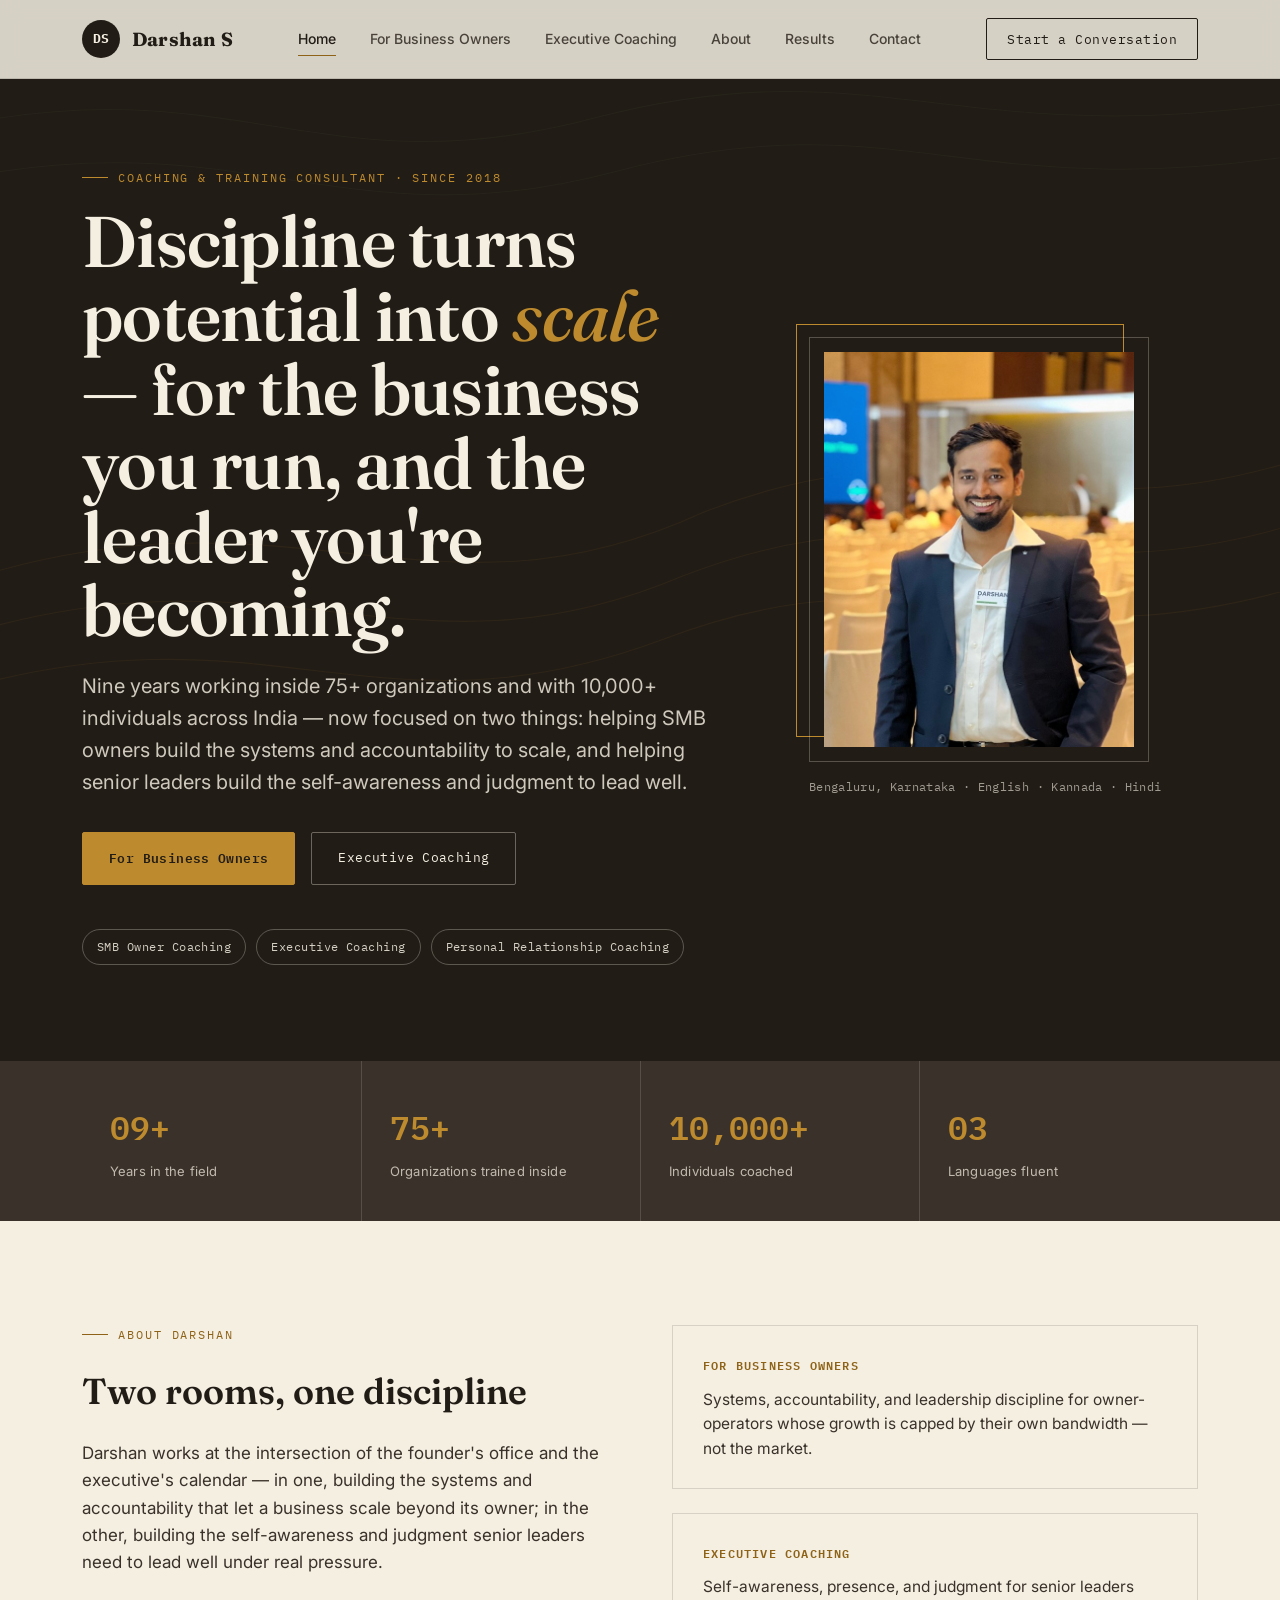
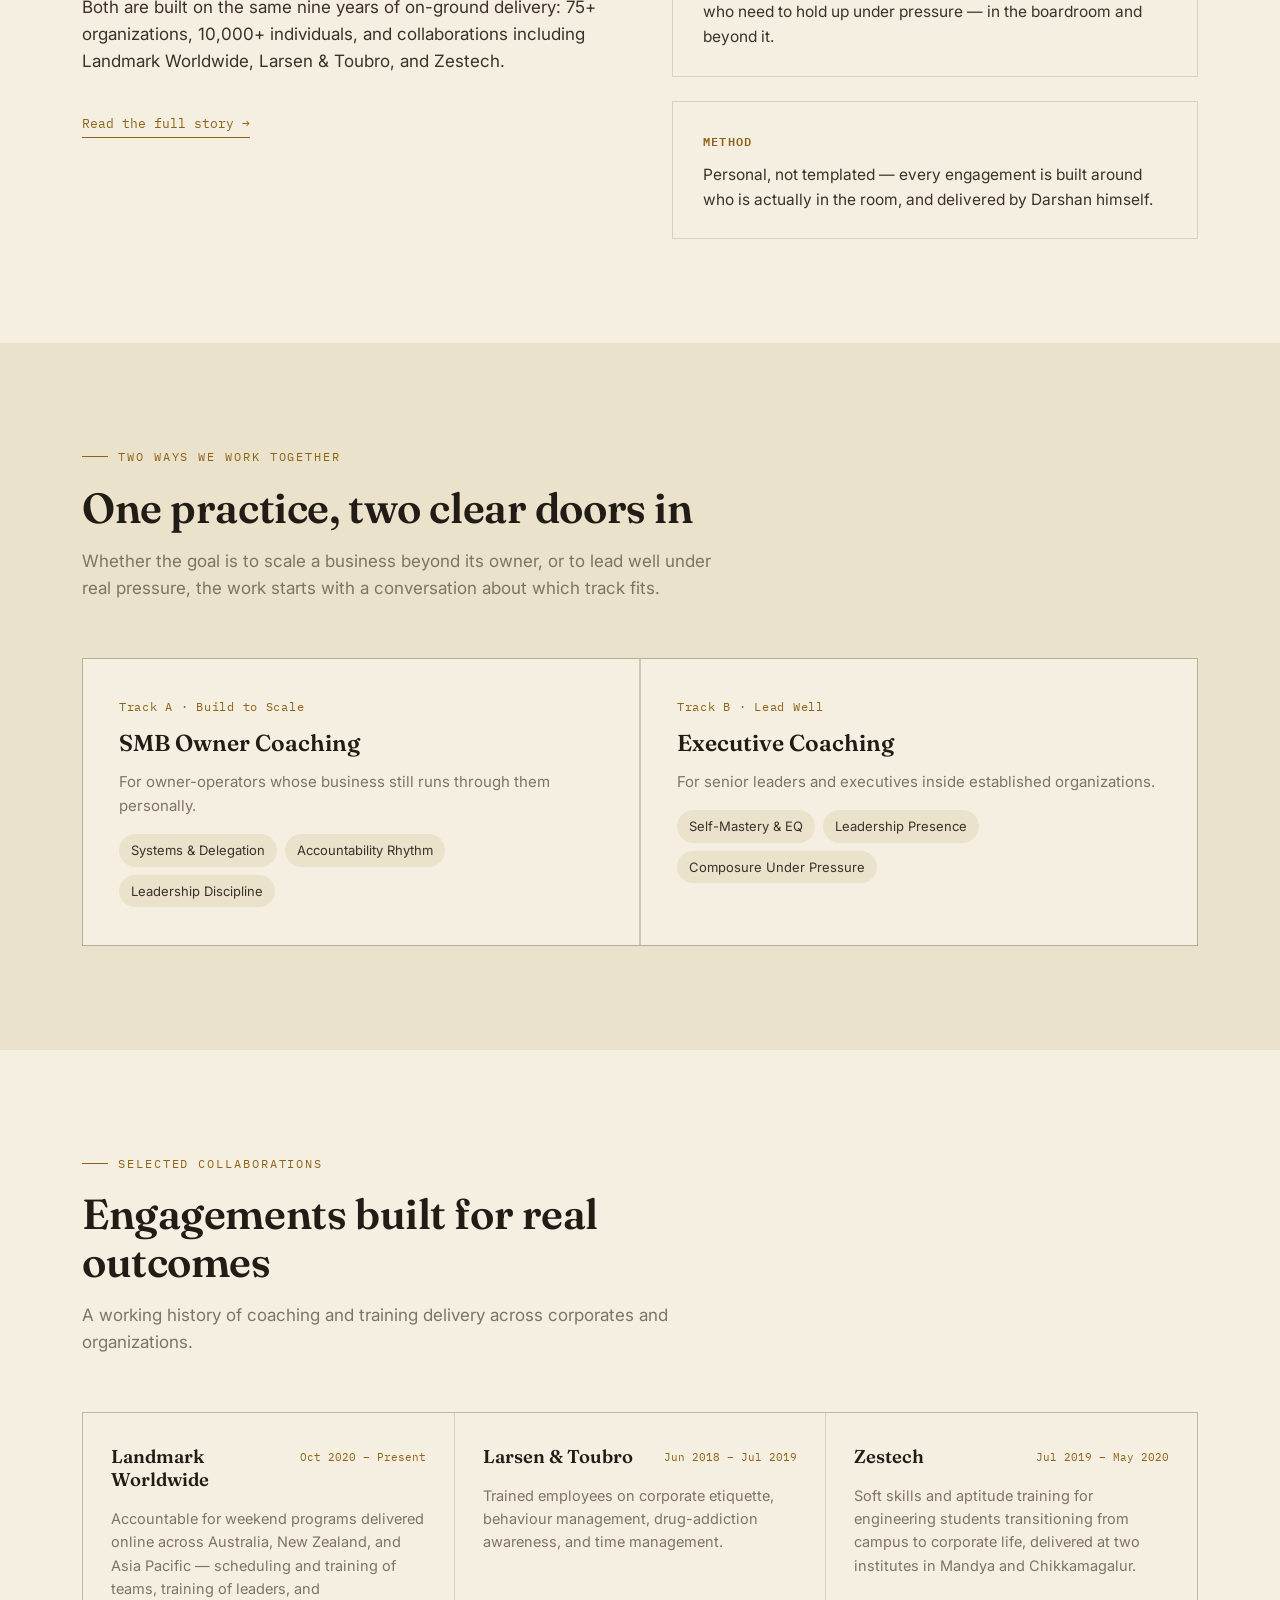
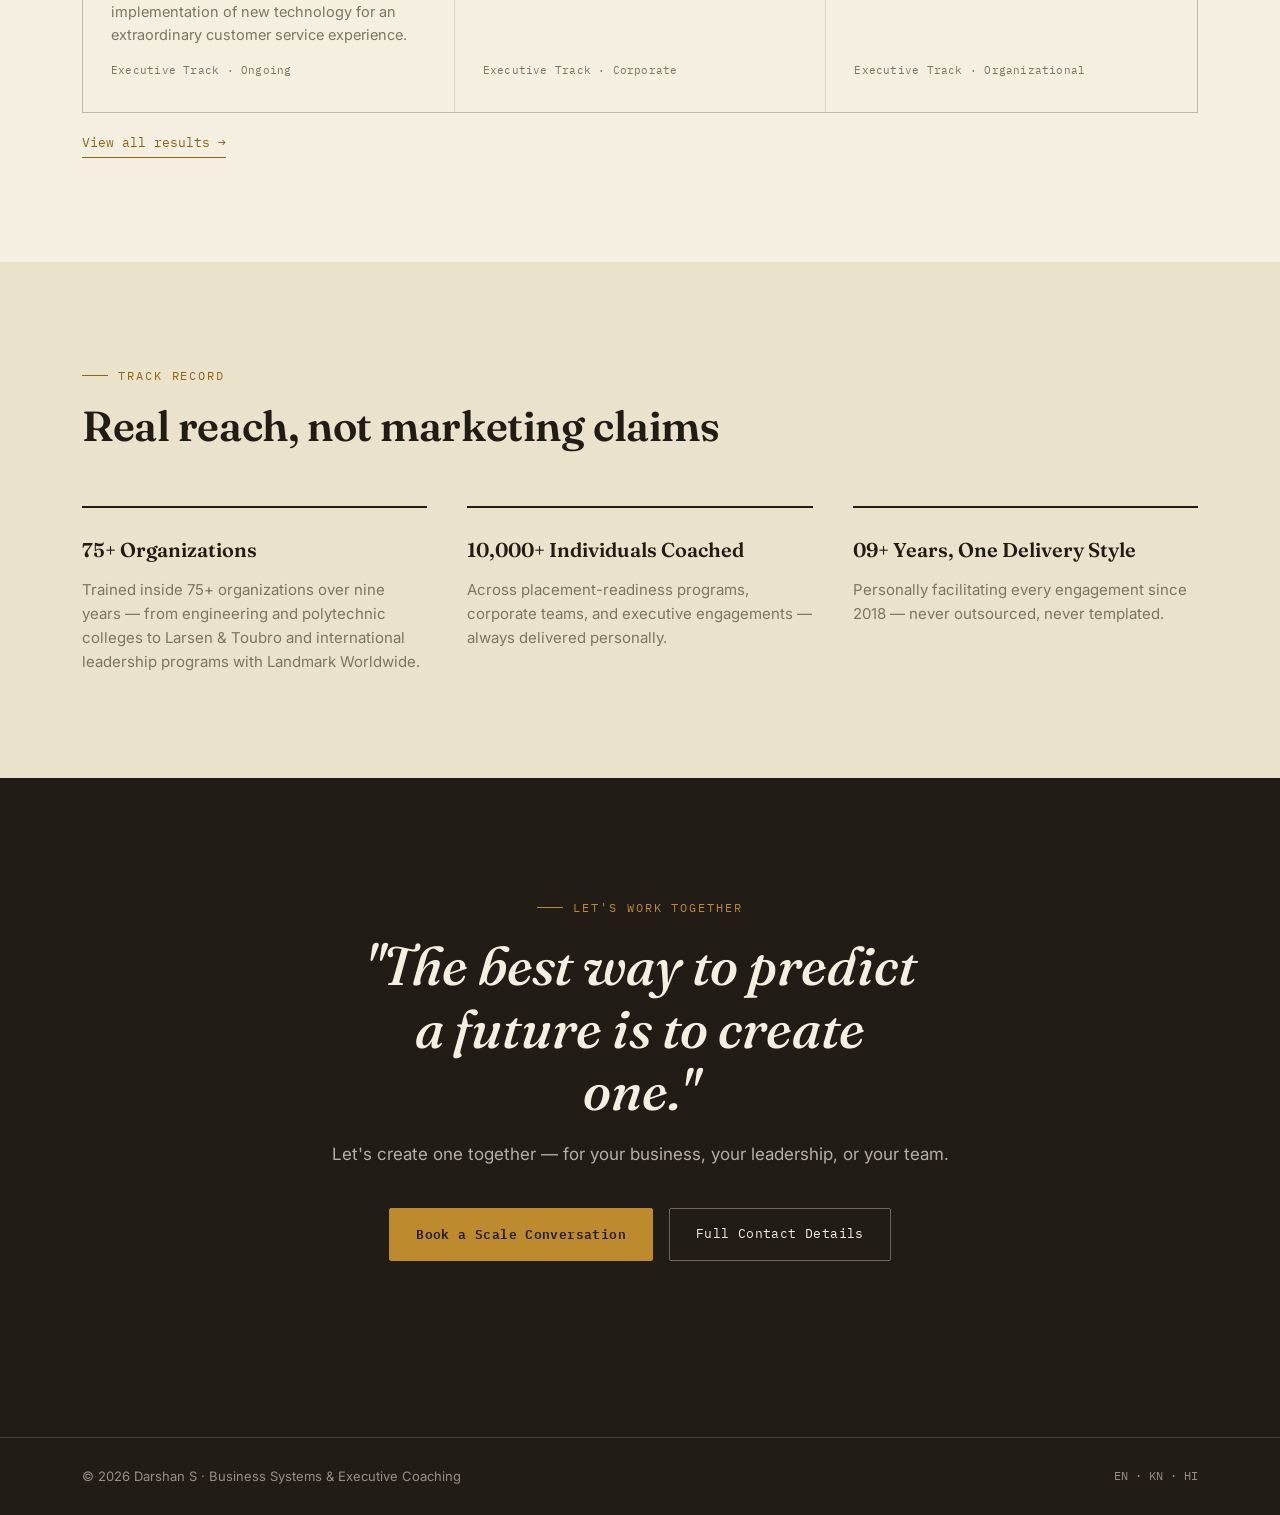
==== commit 3c019bb6: "Update individual coaching statistics in index.html" ====
--- a/index.html
+++ b/index.html
@@ -52,7 +52,7 @@
     <div>
       <div class="eyebrow on-dark">Coaching &amp; Training Consultant · Since 2018</div>
       <h1>Discipline turns potential into <em>scale</em> — for the business you run, and the leader you're becoming.</h1>
-      <p class="hero-tagline">Nine years working inside 75+ organizations and with 3,000+ individuals across India — now focused on two things: helping SMB owners build the systems and accountability to scale, and helping senior leaders build the self-awareness and judgment to lead well.</p>
+      <p class="hero-tagline">Nine years working inside 75+ organizations and with 10,000+ individuals across India — now focused on two things: helping SMB owners build the systems and accountability to scale, and helping senior leaders build the self-awareness and judgment to lead well.</p>
       <div class="btn-row">
         <a class="btn btn-primary" href="business-owners/index.html">For Business Owners</a>
         <a class="btn btn-ghost" href="services/index.html">Executive Coaching</a>
@@ -76,7 +76,7 @@
   <div class="wrap stats-grid">
     <div class="stat"><div class="num">09+</div><div class="label">Years in the field</div></div>
     <div class="stat"><div class="num">75+</div><div class="label">Organizations trained inside</div></div>
-    <div class="stat"><div class="num">3,000+</div><div class="label">Individuals coached</div></div>
+    <div class="stat"><div class="num">10,000+</div><div class="label">Individuals coached</div></div>
     <div class="stat"><div class="num">03</div><div class="label">Languages fluent</div></div>
   </div>
 </section>
@@ -88,7 +88,7 @@
         <div class="eyebrow">About Darshan</div>
         <h2 style="font-size:clamp(26px,3vw,36px);margin-bottom:20px;">Two rooms, one discipline</h2>
         <p>Darshan works at the intersection of the founder's office and the executive's calendar — in one, building the systems and accountability that let a business scale beyond its owner; in the other, building the self-awareness and judgment senior leaders need to lead well under real pressure.</p>
-        <p>Both are built on the same nine years of on-ground delivery: 75+ organizations, 3,000+ individuals, and collaborations including Landmark Worldwide, Larsen &amp; Toubro, and Zestech.</p>
+        <p>Both are built on the same nine years of on-ground delivery: 75+ organizations, 10,000+ individuals, and collaborations including Landmark Worldwide, Larsen &amp; Toubro, and Zestech.</p>
         <a class="section-link" href="about/index.html">Read the full story →</a>
       </div>
       <div class="reveal mv-cards">
@@ -147,7 +147,7 @@
     <div class="eng-grid reveal">
       <div class="eng-card">
         <div class="eng-top"><h4>Landmark Worldwide</h4><span class="period">Oct 2020 – Present</span></div>
-        <p>Accountable for weekend programs delivered online across Asia Pacific and Europe — scheduling and training of teams, training of leaders, and implementation of new technology for an extraordinary customer service experience.</p>
+        <p>Accountable for weekend programs delivered online across Australia, New Zealand, and Asia Pacific — scheduling and training of teams, training of leaders, and implementation of new technology for an extraordinary customer service experience.</p>
         <div class="loc">Executive Track · Ongoing</div>
       </div>
       <div class="eng-card">
@@ -177,7 +177,7 @@
         <p>Trained inside 75+ organizations over nine years — from engineering and polytechnic colleges to Larsen &amp; Toubro and international leadership programs with Landmark Worldwide.</p>
       </div>
       <div class="principle">
-        <h3>3,000+ Individuals Coached</h3>
+        <h3>10,000+ Individuals Coached</h3>
         <p>Across placement-readiness programs, corporate teams, and executive engagements — always delivered personally.</p>
       </div>
       <div class="principle">
